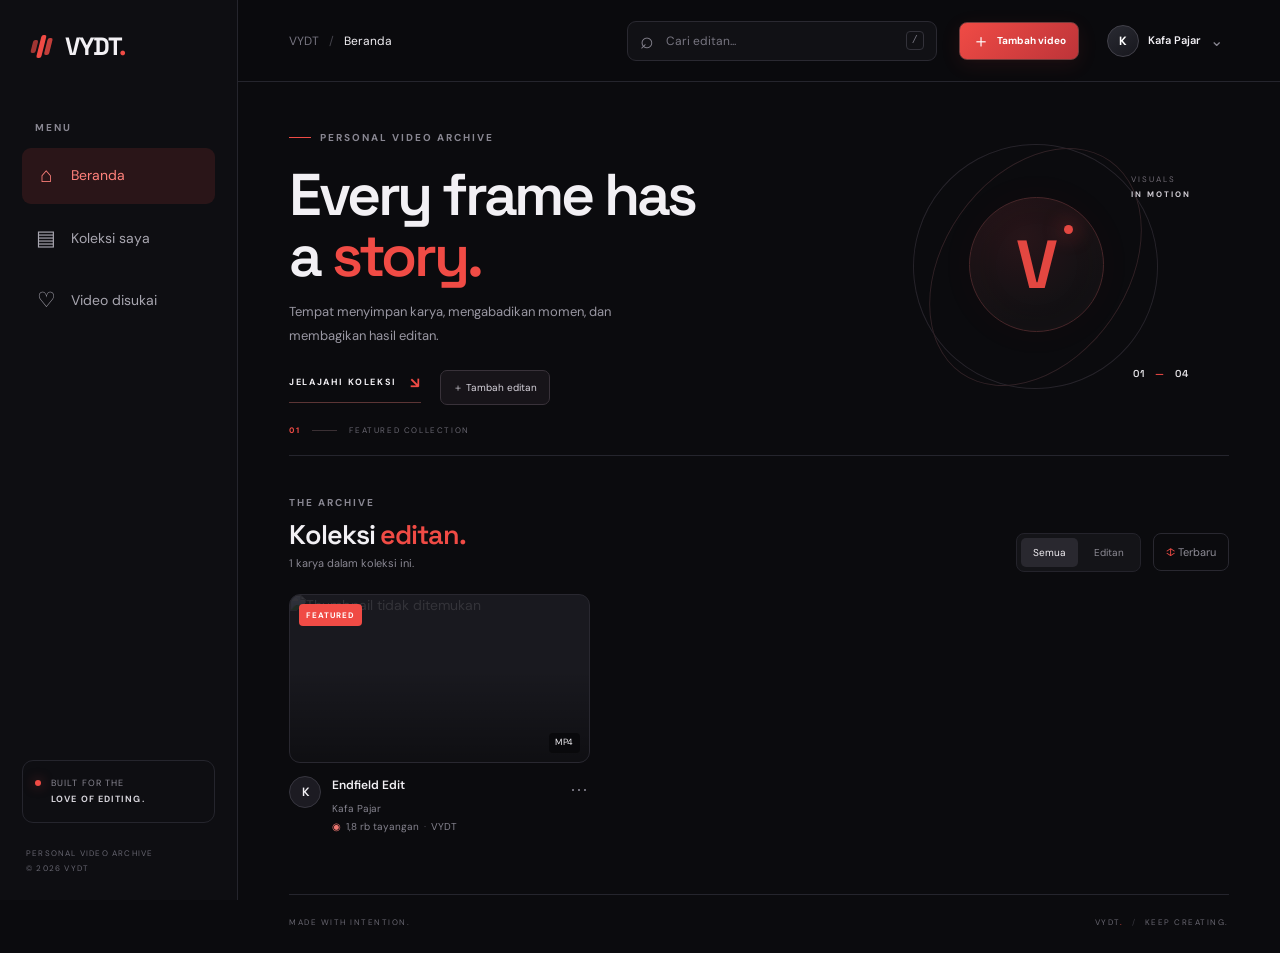
==== vdtt.html @ bb0c95f0 "Add files via upload" ====
<!DOCTYPE html>
<html lang="id">
<head>
  <meta charset="utf-8">
  <meta name="viewport" content="width=device-width, initial-scale=1">
  <meta name="theme-color" content="#0b0b0e">
  <meta name="description" content="VYDT — koleksi editan video Kafa Pajar.">
  <title>VYDT — Your Visual Archive</title>
  <link rel="preconnect" href="https://fonts.googleapis.com">
  <link rel="preconnect" href="https://fonts.gstatic.com" crossorigin>
  <link href="https://fonts.googleapis.com/css2?family=DM+Sans:wght@400;500;600;700&family=Space+Grotesk:wght@500;600;700&display=swap" rel="stylesheet">
  <link rel="stylesheet" href="vdttStyle.css">
  <script src="vdttScript.js" defer></script>
</head>
<body>
  <div class="app-shell">
    <aside class="sidebar" id="sidebar" aria-label="Navigasi utama">
      <a class="brand" href="#home" aria-label="VYDT beranda">
        <span class="brand-mark" aria-hidden="true"><span></span><span></span><span></span></span>
        <span>VYDT<span class="brand-period">.</span></span>
      </a>
      <div class="sidebar-label">MENU</div>
      <nav class="side-nav">
        <button class="nav-item active" data-view="home"><span class="nav-icon">⌂</span> Beranda</button>
        <button class="nav-item" data-view="library"><span class="nav-icon">▤</span> Koleksi saya</button>
        <button class="nav-item" data-view="liked"><span class="nav-icon">♡</span> Video disukai</button>
      </nav>
      <div class="sidebar-bottom">
        <div class="side-note"><span class="note-dot"></span><span>BUILT FOR THE<br><strong>LOVE OF EDITING.</strong></span></div>
        <p class="sidebar-credit">PERSONAL VIDEO ARCHIVE<br>© <span id="year">2026</span> VYDT</p>
      </div>
    </aside>

    <main class="main-area">
      <header class="topbar">
        <button class="icon-button menu-toggle" id="menu-toggle" aria-label="Buka navigasi" aria-expanded="false">☰</button>
        <div class="breadcrumb"><span class="breadcrumb-muted">VYDT</span><span class="breadcrumb-slash">/</span><span id="breadcrumb-current">Beranda</span></div>
        <label class="search-box" for="search-input">
          <span aria-hidden="true">⌕</span>
          <input id="search-input" type="search" placeholder="Cari editan..." autocomplete="off">
          <kbd>/</kbd>
        </label>
        <button class="add-video-button" id="open-add-video" type="button"><span>＋</span><b>Tambah video</b></button><button class="profile-chip" id="profile-button" aria-label="Informasi kreator"><span class="profile-avatar">K</span><span class="profile-name">Kafa Pajar</span><span class="profile-chevron">⌄</span></button>
      </header>

      <section id="home-page" class="page page-enter" aria-labelledby="page-heading">
        <div class="hero">
          <div class="hero-copy">
            <div class="eyebrow"><span class="eyebrow-line"></span> PERSONAL VIDEO ARCHIVE</div>
            <h1>Every frame has<br>a <span>story.</span></h1>
            <p>Tempat menyimpan karya, mengabadikan momen, dan membagikan hasil editan.</p>
            <div class="hero-actions"><a class="hero-link" href="#video-grid">JELAJAHI KOLEKSI <span>↘</span></a><button class="hero-add-button" id="hero-add-video" type="button">＋ Tambah editan</button></div>
          </div>
          <div class="hero-art" aria-hidden="true">
            <div class="art-ring ring-one"></div><div class="art-ring ring-two"></div>
            <div class="art-core"><span>V</span><i></i></div>
            <div class="art-caption">VISUALS<br><strong>IN MOTION</strong></div>
            <div class="art-index">01 <span>—</span> 04</div>
          </div>
          <div class="hero-index"><span>01</span><span class="index-rule"></span><span>FEATURED COLLECTION</span></div>
        </div>

        <div class="section-heading" id="collection-heading">
          <div><div class="eyebrow">THE ARCHIVE</div><h2 id="page-heading">Koleksi <span>editan.</span></h2><p class="section-subtitle" id="result-summary">Semua karya dalam satu tempat.</p></div>
          <div class="collection-controls">
            <div class="filter-pills" role="group" aria-label="Filter koleksi">
              <button class="filter-pill active" data-filter="all">Semua</button>
              <button class="filter-pill" data-filter="edit">Editan</button>
            </div>
            <button class="sort-button" id="sort-button" aria-label="Ubah urutan video">↕ <span>Terbaru</span></button>
          </div>
        </div>

        <div class="video-grid" id="video-grid" aria-live="polite"></div>
        <div class="empty-state" id="empty-state" hidden><span>⌕</span><h3>Belum ada yang cocok.</h3><p>Coba kata kunci lain atau pilih filter berbeda.</p><button class="text-button" id="reset-search">Reset pencarian ↗</button></div>

        <footer class="main-footer"><span>MADE WITH INTENTION.</span><span>VYDT<span class="brand-period">.</span> <span class="footer-separator">/</span> KEEP CREATING.</span></footer>
      </section>

      <section id="watch-page" class="page watch-page" hidden aria-labelledby="video-title">
        <button class="back-btn" id="back-button">← <span>Kembali ke koleksi</span></button>
        <div class="watch-layout">
          <div class="watch-primary">
            <div class="watch-video-container"><video id="main-video" controls playsinline preload="metadata" poster="../pictures/1791600198688.jpeg"><source id="video-source" src="../MY EDITS/lv_7693511978068823304_20261018182141.mp4" type="video/mp4">Browser kamu tidak mendukung pemutar video HTML5.</video></div>
            <div class="video-details">
              <div class="video-category" id="watch-category">FEATURED EDIT</div>
              <h1 id="video-title">Endfield edit</h1>
              <div class="watch-meta-row">
                <div class="channel-row"><div class="channel-profile">K</div><div class="channel-copy"><h3>Kafa Pajar</h3><p>Creator · Personal archive</p></div><button class="subscribe-btn" id="subscribe-button">＋ Ikuti kreator</button></div>
                <div class="action-buttons">
                  <button class="action-button" id="like-button" aria-pressed="false"><span>♡</span><b>Suka</b><small id="like-count">0</small></button>
                  <button class="action-button" id="dislike-button" aria-pressed="false"><span>⌁</span><b>Kurang suka</b></button>
                  <button class="action-button" id="share-button"><span>↗</span><b>Bagikan</b></button>
                  <a class="action-button" id="download-button" href="../MY EDITS/lv_7693511978068823304_20261018182141.mp4" download><span>↓</span><b>Download</b></a>
                </div>
              </div>
              <div class="description-panel"><div class="description-top"><span class="view-count"><span aria-hidden="true">◉</span><span id="watch-views">0 tayangan</span></span><span>•</span><span id="watch-date">Koleksi VYDT</span></div><p id="video-description">Salah satu editan dari koleksi pribadi Kafa Pajar.</p><button class="text-button" id="description-toggle" aria-expanded="false">Lihat selengkapnya <span>⌄</span></button></div>
            </div>
            <section class="comments-section"><div class="comments-title"><h2>Ruang komentar</h2><span>01 komentar contoh</span></div><div class="comment-box"><div class="comment-avatar">Y</div><div><strong>yeyy</strong><p>mengantar pizza lagi! ada varian pizza topping semangka lagi ga ini? wkw &gt;O&lt;...</p><span class="comment-time">Komentar contoh · dari desain awal</span></div></div><p class="comment-note">Kolom komentar ini masih berupa contoh tampilan, belum terhubung ke server.</p></section>
          </div>
          <aside class="watch-aside"><div class="aside-heading"><div><div class="eyebrow">UP NEXT</div><h2>Jelajahi lagi</h2></div><span class="aside-count" id="related-count">01</span></div><div id="related-videos" class="related-list"></div><div class="aside-note"><span>✳</span><p>Setiap edit punya ceritanya sendiri.<br><strong>Terus berkarya.</strong></p></div></aside>
        </div>
      </section>
    </main>
  </div>

  <div class="modal-backdrop" id="add-video-modal" hidden>
    <section class="add-video-modal" role="dialog" aria-modal="true" aria-labelledby="add-video-title">
      <div class="modal-heading"><div><div class="eyebrow">VYDT ARCHIVE</div><h2 id="add-video-title">Tambah <span>video.</span></h2><p>Masukkan editan baru ke koleksi pribadimu.</p></div><button class="modal-close" id="close-add-video" type="button" aria-label="Tutup">×</button></div>
      <form id="add-video-form">
        <label class="form-field">Judul video <span>*</span><input name="title" required maxlength="100" placeholder="Contoh: Anime edit — midnight" autocomplete="off"></label>
        <div class="form-row"><label class="form-field">Nama kreator<input name="creator" maxlength="60" value="Kafa Pajar"></label><label class="form-field">Kategori<select name="category"><option value="edit">Editan</option><option value="anime">Anime</option><option value="gaming">Gaming</option><option value="lainnya">Lainnya</option></select></label></div>
        <label class="form-field">Deskripsi<textarea name="description" rows="3" maxlength="600" placeholder="Ceritakan sedikit tentang editan ini..."></textarea></label>
        <label class="form-field file-field">File video <span>*</span><input name="videoFile" type="file" accept="video/*,.mp4,.webm,.mov" required><small>Video disimpan di browser perangkat ini. File besar membutuhkan ruang penyimpanan lebih banyak.</small></label>
        <label class="form-field file-field">Thumbnail (opsional)<input name="thumbnailFile" type="file" accept="image/*"><small>Jika kosong, VYDT akan memakai gambar sampul sederhana.</small></label>
        <div class="modal-actions"><button class="cancel-button" id="cancel-add-video" type="button">Batal</button><button class="submit-video-button" type="submit"><span>＋</span> Simpan ke koleksi</button></div>
      </form>
    </section>
  </div>
  <div class="mobile-backdrop" id="mobile-backdrop"></div>
  <div class="toast" id="toast" role="status" aria-live="polite"></div>
</body>
</html>
---- vdttStyle.css ----
:root{color-scheme:dark;--bg:#0b0b0e;--panel:#111115;--panel-2:#17171d;--line:#25252d;--text:#f2f0f4;--muted:#898792;--accent:#f04b45;--accent-soft:rgba(240,75,69,.12);--font:'DM Sans',sans-serif;--display:'Space Grotesk',sans-serif;--radius:16px}*{box-sizing:border-box}html{scroll-behavior:smooth;scroll-padding-top:90px}body{margin:0;background:var(--bg);color:var(--text);font-family:var(--font);font-size:14px;line-height:1.5}button,input,a{font:inherit}button{color:inherit}button:focus-visible,a:focus-visible,input:focus-visible{outline:2px solid var(--accent);outline-offset:3px}a{color:inherit;text-decoration:none}.app-shell{min-height:100vh}.sidebar{position:fixed;inset:0 auto 0 0;z-index:30;width:238px;padding:30px 22px 24px;background:#0e0e12;border-right:1px solid var(--line);display:flex;flex-direction:column;transition:transform .3s ease}.brand{display:flex;align-items:center;gap:11px;font:700 25px var(--display);letter-spacing:-1.4px;margin:0 0 58px 6px}.brand-period{color:var(--accent)}.brand-mark{width:26px;height:26px;display:flex;align-items:center;justify-content:center;gap:2px;transform:skew(-14deg)}.brand-mark span{display:block;width:5px;border-radius:2px;background:var(--accent)}.brand-mark span:nth-child(1){height:13px;opacity:.65}.brand-mark span:nth-child(2){height:23px}.brand-mark span:nth-child(3){height:17px;opacity:.8}.sidebar-label,.eyebrow{font-size:10px;letter-spacing:2px;font-weight:700;color:var(--muted)}.sidebar-label{padding-left:13px;margin-bottom:13px}.side-nav{display:grid;gap:7px}.nav-item{border:0;background:transparent;border-radius:9px;color:#a8a6b0;text-align:left;padding:12px 13px;display:flex;align-items:center;gap:14px;cursor:pointer;transition:background .2s,color .2s,transform .2s}.nav-item:hover{background:#19191f;color:white;transform:translateX(2px)}.nav-item.active{background:var(--accent-soft);color:#ff817b}.nav-icon{font-size:21px;width:22px;text-align:center;font-weight:400}.sidebar-bottom{margin-top:auto}.side-note{border:1px solid var(--line);padding:14px 12px;border-radius:11px;display:flex;gap:10px;align-items:flex-start;font-size:9px;line-height:1.8;letter-spacing:1.1px;color:var(--muted)}.side-note strong{color:#d6d4db}.note-dot{width:6px;height:6px;background:var(--accent);border-radius:50%;margin-top:5px;box-shadow:0 0 12px #f04b4580}.sidebar-credit{font-size:8px;letter-spacing:1.2px;color:#666570;line-height:1.9;margin:23px 4px 0}.main-area{margin-left:238px;min-width:0}.topbar{height:82px;padding:0 clamp(24px,4vw,58px);display:flex;align-items:center;gap:22px;border-bottom:1px solid var(--line);position:sticky;top:0;z-index:20;background:rgba(11,11,14,.9);backdrop-filter:blur(18px)}.breadcrumb{white-space:nowrap;font-size:12px}.breadcrumb-muted{color:#777580}.breadcrumb-slash{color:#45444c;margin:0 10px}.search-box{margin-left:auto;width:min(310px,32vw);height:40px;border:1px solid #2a2931;background:#111115;border-radius:9px;display:flex;align-items:center;gap:10px;padding:0 12px;color:#85838e;transition:border .2s,box-shadow .2s}.search-box:focus-within{border-color:#625056;box-shadow:0 0 0 3px #f04b4510}.search-box>span{font-size:23px;line-height:1}.search-box input{min-width:0;width:100%;background:transparent;border:0;outline:0;color:var(--text);font-size:12px}.search-box input::placeholder{color:#777580}.search-box kbd{font-size:10px;border:1px solid #33323a;border-radius:4px;padding:1px 5px;color:#797782}.profile-chip{display:flex;align-items:center;gap:9px;background:none;border:0;cursor:pointer;white-space:nowrap}.profile-avatar,.channel-profile{display:grid;place-items:center;border-radius:50%;background:linear-gradient(145deg,#292a32,#17171d);border:1px solid #42414a;color:#fff;font-family:var(--display);font-weight:700}.profile-avatar{width:32px;height:32px;font-size:12px}.profile-name{font-size:11px;font-weight:600}.profile-chevron{color:var(--muted);font-size:16px}.menu-toggle{display:none}.page{padding:0 clamp(24px,4vw,58px);max-width:1700px;margin:0 auto}.hero{min-height:335px;position:relative;overflow:hidden;border-bottom:1px solid var(--line);display:flex;align-items:center;padding:48px 0 50px}.hero-copy{position:relative;z-index:2;width:62%}.eyebrow{display:flex;align-items:center;gap:9px}.eyebrow-line{display:inline-block;width:22px;height:1px;background:var(--accent)}.hero h1{font:600 clamp(39px,4.6vw,64px)/1.03 var(--display);letter-spacing:-3.2px;margin:20px 0 14px}.hero h1 span{color:var(--accent)}.hero-copy>p{max-width:390px;color:#9997a2;font-size:13px;line-height:1.8;margin:0 0 23px}.hero-link{font-size:9px;letter-spacing:1.6px;font-weight:700;display:inline-flex;gap:13px;align-items:center;border-bottom:1px solid #5c3535;padding-bottom:8px;transition:color .2s,gap .2s}.hero-link:hover{color:#ff817b;gap:19px}.hero-link span{color:var(--accent);font-size:15px}.hero-art{position:absolute;right:4%;top:50%;transform:translateY(-50%);width:310px;height:270px;opacity:.95}.art-ring{position:absolute;border:1px solid #28252c;border-radius:50%;transform:rotate(-28deg)}.ring-one{width:245px;height:245px;left:32px;top:10px}.ring-two{width:185px;height:260px;left:62px;top:3px;border-color:#322327;transform:rotate(35deg)}.art-core{position:absolute;width:135px;height:135px;left:88px;top:63px;border:1px solid #4b282b;border-radius:50%;display:grid;place-items:center;background:radial-gradient(circle at 40% 30%,#2a171b,#111115 70%);box-shadow:0 0 60px #f04b450b,inset 0 0 35px #f04b450c}.art-core span{font:700 68px var(--display);color:#f04b45;letter-spacing:-8px;transform:translateX(-4px)}.art-core i{position:absolute;width:9px;height:9px;border-radius:50%;background:#f04b45;right:30px;top:27px;box-shadow:0 0 20px #f04b45}.art-caption{position:absolute;right:0;top:38px;font-size:8px;letter-spacing:2px;line-height:1.9;color:#77717b}.art-caption strong{color:#ddd9e0}.art-index{position:absolute;right:2px;bottom:24px;font:600 10px var(--display);letter-spacing:1px}.art-index span{color:var(--accent);margin:0 6px}.hero-index{position:absolute;bottom:19px;left:0;display:flex;align-items:center;gap:12px;font-size:8px;letter-spacing:1.6px;color:#696771}.hero-index>span:first-child{color:var(--accent);font-weight:700}.index-rule{width:25px;height:1px;background:#3b3034}.section-heading{padding:39px 0 22px;display:flex;justify-content:space-between;align-items:flex-end;gap:20px}.section-heading h2{font:600 27px var(--display);letter-spacing:-1.1px;margin:7px 0 3px}.section-heading h2 span{color:var(--accent)}.section-subtitle{color:var(--muted);font-size:11px;margin:0}.collection-controls{display:flex;align-items:center;gap:12px}.filter-pills{display:flex;gap:4px;padding:4px;background:#141418;border:1px solid #24232b;border-radius:8px}.filter-pill,.sort-button{border:0;background:transparent;color:#8e8c96;cursor:pointer;transition:background .2s,color .2s}.filter-pill{padding:7px 12px;border-radius:5px;font-size:10px}.filter-pill.active{background:#29282f;color:#f3f0f4}.filter-pill:hover,.sort-button:hover{color:white}.sort-button{border:1px solid #292830;border-radius:8px;padding:10px 12px;font-size:11px;white-space:nowrap}.sort-button:first-letter{color:var(--accent)}.video-grid{display:grid;grid-template-columns:repeat(3,minmax(0,1fr));gap:26px 19px;padding-bottom:58px}.video-card{min-width:0;cursor:pointer;animation:card-in .45s both;animation-delay:calc(var(--i,0)*45ms)}.thumbnail-wrap{position:relative;aspect-ratio:16/9;overflow:hidden;border-radius:11px;background:#19191f;border:1px solid #292830}.thumbnail{width:100%;height:100%;display:block;object-fit:cover;transition:transform .55s cubic-bezier(.2,.7,.2,1),filter .35s;filter:saturate(.86)}.video-card:hover .thumbnail{transform:scale(1.045);filter:saturate(1.08)}.thumbnail-overlay{position:absolute;inset:0;background:linear-gradient(180deg,transparent 45%,#0009);opacity:.7;transition:opacity .3s}.play-indicator{position:absolute;inset:0;display:grid;place-items:center;opacity:0;transform:scale(.85);transition:opacity .25s,transform .25s}.play-indicator span{width:43px;height:43px;display:grid;place-items:center;padding-left:3px;border:1px solid #ffffffa8;border-radius:50%;background:#11111191;backdrop-filter:blur(8px);font-size:14px}.video-card:hover .play-indicator{opacity:1;transform:scale(1)}.duration-tag{position:absolute;right:9px;bottom:9px;border-radius:4px;background:#08080bd9;padding:3px 6px;font-size:9px;letter-spacing:.5px}.featured-tag{position:absolute;left:9px;top:9px;border-radius:4px;background:#f04b45;color:#fff;font-size:8px;letter-spacing:1px;font-weight:700;padding:5px 7px}.video-card-info{display:flex;gap:11px;padding-top:13px}.mini-avatar{flex:0 0 32px;width:32px;height:32px;border:1px solid #383740;border-radius:50%;display:grid;place-items:center;background:#1c1b22;font:600 12px var(--display)}.video-copy{min-width:0;flex:1}.video-copy h3{font-size:12px;line-height:1.55;font-weight:600;margin:0 0 6px;display:-webkit-box;-webkit-line-clamp:2;-webkit-box-orient:vertical;overflow:hidden;transition:color .2s}.video-card:hover .video-copy h3{color:#ff817b}.video-copy p{font-size:10px;color:#85838e;margin:0;line-height:1.8}.card-menu{align-self:flex-start;border:0;background:none;color:#777580;cursor:pointer;padding:0 2px;font-size:18px}.empty-state{text-align:center;padding:65px 20px 90px;color:var(--muted)}.empty-state>span{font-size:34px;color:#5e5c67}.empty-state h3{font:600 20px var(--display);color:var(--text);margin:12px 0 4px}.empty-state p{font-size:12px}.text-button{border:0;background:none;color:#ff817b;cursor:pointer;padding:5px 0;font-size:11px}.text-button:hover{color:#fff}.main-footer{border-top:1px solid var(--line);display:flex;justify-content:space-between;gap:15px;padding:21px 0 25px;color:#696771;font-size:8px;letter-spacing:1.5px}.footer-separator{color:#38373f;margin:0 5px}.watch-page{padding-top:27px}.back-btn{display:inline-flex;align-items:center;gap:9px;border:0;background:transparent;color:#a09eaa;font-size:11px;cursor:pointer;padding:8px 0;margin-bottom:18px;transition:color .2s}.back-btn:hover{color:white}.watch-layout{display:grid;grid-template-columns:minmax(0,1fr) 260px;gap:28px}.watch-primary{min-width:0}.watch-video-container{width:100%;aspect-ratio:16/9;background:#000;border:1px solid #2b2a32;border-radius:13px;overflow:hidden;box-shadow:0 20px 60px #0005}.watch-video-container video{width:100%;height:100%;display:block;object-fit:contain;background:#000}.video-details{padding-top:20px}.video-category{color:var(--accent);font-size:9px;letter-spacing:1.8px;font-weight:700}.video-details>h1{font:600 clamp(21px,2.4vw,29px)/1.25 var(--display);letter-spacing:-.8px;margin:7px 0 18px}.watch-meta-row{display:flex;align-items:center;justify-content:space-between;gap:15px;flex-wrap:wrap}.channel-row{display:flex;align-items:center;gap:10px}.channel-profile{width:40px;height:40px;font-size:15px;flex-shrink:0}.channel-copy h3{font-size:12px;margin:0 0 2px}.channel-copy p{font-size:9px;color:var(--muted);margin:0}.subscribe-btn{border:1px solid #393740;background:#f1eff3;color:#17161b;padding:9px 13px;border-radius:7px;font-size:10px;font-weight:700;margin-left:9px;cursor:pointer;transition:background .2s,color .2s,border .2s}.subscribe-btn:hover{background:#fff}.subscribe-btn.subscribed{background:var(--accent-soft);color:#ff817b;border-color:#6c3434}.action-buttons{display:flex;gap:7px;flex-wrap:wrap}.action-button{min-height:36px;display:flex;align-items:center;gap:7px;padding:8px 10px;background:#18181e;border:1px solid #292830;border-radius:7px;color:#c7c5ce;cursor:pointer;transition:background .2s,border .2s,color .2s,transform .2s;font-size:10px}.action-button:hover{background:#222129;border-color:#494650;transform:translateY(-1px)}.action-button>span{font-size:16px;color:#e1dfe6;line-height:1}.action-button b{font-weight:500}.action-button small{font-size:9px;color:#8d8b96}.action-button[aria-pressed="true"]{background:var(--accent-soft);border-color:#633330;color:#ff817b}.action-button[aria-pressed="true"]>span{color:#ff817b}.description-panel{margin-top:20px;padding:14px 15px;background:#141418;border:1px solid #292830;border-radius:10px}.description-top{display:flex;gap:9px;align-items:center;font-size:9px;color:#c0bec8;font-weight:600}.description-top span:nth-child(2){color:#5f5d68}.description-panel p{color:#aaa8b2;font-size:11px;line-height:1.8;margin:9px 0 3px}.description-panel .description-extra{display:none}.description-panel.expanded .description-extra{display:inline}.description-panel.expanded #description-toggle span{display:inline-block;transform:rotate(180deg)}.comments-section{padding-top:26px}.comments-title{display:flex;align-items:center;gap:12px;margin-bottom:18px}.comments-title h2,.aside-heading h2{font:600 17px var(--display);letter-spacing:-.4px;margin:0}.comments-title span{font-size:9px;color:var(--muted)}.comment-box{display:flex;gap:12px;padding:15px;background:#121216;border:1px solid #25242c;border-radius:10px}.comment-avatar{width:30px;height:30px;flex:0 0 30px;border-radius:50%;background:#24232b;display:grid;place-items:center;font-size:11px;font-weight:700}.comment-box strong{font-size:10px}.comment-box p{font-size:11px;color:#c5c3cd;margin:5px 0 7px;line-height:1.7}.comment-time,.comment-note{font-size:9px;color:#777580}.comment-note{margin:10px 0}.watch-aside{border-left:1px solid var(--line);padding-left:22px}.aside-heading{display:flex;justify-content:space-between;align-items:flex-end;margin:2px 0 17px}.aside-heading .eyebrow{margin-bottom:5px}.aside-count{font:600 10px var(--display);color:var(--accent)}.related-list{display:grid;gap:13px}.related-card{display:grid;grid-template-columns:105px minmax(0,1fr);gap:10px;cursor:pointer}.related-thumb{aspect-ratio:16/10;border-radius:7px;overflow:hidden;border:1px solid #292830;background:#19191f}.related-thumb img{width:100%;height:100%;object-fit:cover;transition:transform .3s}.related-card:hover img{transform:scale(1.06)}.related-card h3{font-size:10px;line-height:1.55;margin:1px 0 6px}.related-card p{font-size:9px;color:var(--muted);margin:0;line-height:1.6}.aside-note{display:flex;gap:10px;align-items:flex-start;border-top:1px solid var(--line);margin-top:23px;padding-top:17px;color:#777580}.aside-note>span{font-size:17px;color:var(--accent)}.aside-note p{font-size:9px;line-height:1.8;margin:0}.aside-note strong{color:#c5c2cc}.toast{position:fixed;z-index:100;left:50%;bottom:25px;transform:translate(-50%,15px);background:#f0edf2;color:#17161b;border-radius:9px;padding:11px 17px;box-shadow:0 10px 35px #0008;font-size:11px;font-weight:600;opacity:0;pointer-events:none;transition:opacity .25s,transform .25s;max-width:calc(100vw - 32px);text-align:center}.toast.show{opacity:1;transform:translate(-50%,0)}.mobile-backdrop{display:none}[hidden]{display:none!important}@keyframes card-in{from{opacity:0;transform:translateY(10px)}to{opacity:1;transform:translateY(0)}}@keyframes page-in{from{opacity:0;transform:translateY(5px)}to{opacity:1;transform:translateY(0)}}.page-enter{animation:page-in .35s ease both}::selection{background:#f04b454d}@media(min-width:1500px){.video-grid{grid-template-columns:repeat(4,minmax(0,1fr))}.hero{min-height:375px}}@media(max-width:1250px){.watch-layout{grid-template-columns:minmax(0,1fr) 220px;gap:20px}.watch-aside{padding-left:17px}.related-card{grid-template-columns:88px minmax(0,1fr)}.video-grid{grid-template-columns:repeat(2,minmax(0,1fr))}.hero-art{right:0;transform:translate(7%,-50%) scale(.9)}}@media(max-width:980px){.sidebar{width:215px}.main-area{margin-left:215px}.topbar{padding:0 25px;gap:14px}.profile-name,.profile-chevron{display:none}.watch-layout{grid-template-columns:minmax(0,1fr)}.watch-aside{border-left:0;border-top:1px solid var(--line);padding:23px 0 0;margin-bottom:30px}.related-list{grid-template-columns:repeat(2,minmax(0,1fr))}.related-card{grid-template-columns:100px minmax(0,1fr)}.hero-art{opacity:.65;right:-55px}.hero-copy{width:75%}}@media(max-width:700px){.sidebar{transform:translateX(-100%);width:255px;box-shadow:20px 0 50px #0005}.sidebar.open{transform:translateX(0)}.mobile-backdrop.show{display:block;position:fixed;inset:0;z-index:25;background:#0009;backdrop-filter:blur(2px)}.main-area{margin-left:0}.topbar{height:67px;padding:0 17px;gap:12px}.menu-toggle{display:grid;place-items:center;flex:0 0 32px;width:32px;height:32px;border:1px solid var(--line);border-radius:8px;background:#141418;cursor:pointer}.breadcrumb{display:none}.search-box{width:auto;flex:1;margin-left:0;height:37px}.profile-chip{padding:0}.profile-avatar{width:30px;height:30px}.profile-name,.profile-chevron{display:none}.page{padding:0 18px}.hero{min-height:300px;padding:43px 0 52px}.hero-copy{width:100%}.hero h1{font-size:clamp(39px,10vw,55px);letter-spacing:-2.4px}.hero-copy>p{font-size:12px;max-width:270px}.hero-art{right:-140px;opacity:.3;transform:translateY(-50%) scale(.85)}.hero-index{bottom:17px}.section-heading{align-items:flex-start;flex-direction:column;padding:30px 0 18px;gap:16px}.section-heading h2{font-size:25px}.collection-controls{width:100%;justify-content:space-between}.video-grid{grid-template-columns:repeat(2,minmax(0,1fr));gap:22px 12px;padding-bottom:38px}.thumbnail-wrap{border-radius:8px}.video-card-info{gap:8px;padding-top:10px}.mini-avatar{width:27px;height:27px;flex-basis:27px;font-size:10px}.video-copy h3{font-size:11px}.video-copy p{font-size:9px}.card-menu{display:none}.featured-tag{font-size:7px;padding:4px 5px;left:6px;top:6px}.duration-tag{font-size:8px;right:6px;bottom:6px}.main-footer{font-size:7px;letter-spacing:.9px}.watch-page{padding-top:17px}.watch-video-container{border-radius:8px;margin:0 -18px;width:calc(100% + 36px);aspect-ratio:16/9}.video-details{padding-top:17px}.video-details>h1{font-size:23px}.watch-meta-row{align-items:flex-start}.channel-row{width:100%}.action-buttons{width:100%;display:grid;grid-template-columns:repeat(4,minmax(0,1fr));gap:6px}.action-button{justify-content:center;flex-direction:column;gap:3px;padding:8px 3px;min-height:57px}.action-button b{font-size:9px}.action-button small{font-size:8px}.action-button>span{font-size:17px}.description-panel{margin-top:15px}.related-list{grid-template-columns:1fr}.related-card{grid-template-columns:120px minmax(0,1fr)}.watch-aside{padding-top:20px}.toast{bottom:18px}}@media(max-width:390px){.page{padding:0 14px}.topbar{padding:0 12px;gap:8px}.profile-avatar{width:28px;height:28px}.video-grid{gap:19px 9px}.video-copy h3{font-size:10px}.video-copy p{font-size:8px}.mini-avatar{display:none}.filter-pill{padding:7px 9px}.sort-button{padding:9px}.watch-video-container{margin:0 -14px;width:calc(100% + 28px)}.video-details>h1{font-size:21px}}@media(prefers-reduced-motion:reduce){*,*::before,*::after{scroll-behavior:auto!important;animation-duration:.01ms!important;animation-iteration-count:1!important;transition-duration:.01ms!important}}

/* VYDT additions: add-video workflow and refined metadata */
.hero-actions{display:flex;align-items:center;gap:19px;flex-wrap:wrap}.hero-add-button{display:inline-flex;align-items:center;gap:7px;padding:9px 12px;border:1px solid #39323a;border-radius:7px;background:#171419;color:#d8d4dd;font-size:10px;cursor:pointer;transition:background .2s,border-color .2s,transform .2s}.hero-add-button span{font-size:16px;color:var(--accent)}.hero-add-button:hover{background:#21181d;border-color:#704047;transform:translateY(-1px)}.add-video-button{display:inline-flex;align-items:center;gap:7px;white-space:nowrap;border:1px solid #743b3b;border-radius:8px;padding:9px 12px;background:linear-gradient(135deg,#f04b45,#bd3439);color:white;cursor:pointer;box-shadow:0 5px 20px #f04b4518;transition:transform .2s,box-shadow .2s,filter .2s}.add-video-button span{font-size:18px;line-height:1}.add-video-button b{font-size:10px;font-weight:700}.add-video-button:hover{transform:translateY(-1px);box-shadow:0 8px 25px #f04b452b;filter:brightness(1.08)}.card-views{display:flex;align-items:center;gap:5px}.card-views>span:first-child,.view-count>span:first-child{font-size:10px;color:#f07872}.meta-dot{color:#514d57}.view-count{display:inline-flex;align-items:center;gap:6px}.thumbnail-placeholder{display:grid;place-items:center;background:radial-gradient(circle at 70% 30%,#372025,#141318 65%)}.thumbnail-placeholder>span{font:700 32px var(--display);letter-spacing:-2px;color:#f2edf2}.thumbnail-placeholder>span span{color:var(--accent)}.related-placeholder{width:100%;height:100%;display:grid;place-items:center;background:#20171c;color:var(--accent);font:700 22px var(--display)}
.modal-backdrop{position:fixed;inset:0;z-index:120;display:grid;place-items:center;padding:20px;background:#050507c9;backdrop-filter:blur(10px);animation:page-in .2s ease both}.modal-backdrop[hidden]{display:none!important}.add-video-modal{width:min(100%,570px);max-height:min(90vh,820px);overflow:auto;padding:clamp(20px,4vw,32px);border:1px solid #343039;border-radius:17px;background:linear-gradient(145deg,#17161c,#101014 70%);box-shadow:0 30px 100px #0009;animation:modal-in .28s cubic-bezier(.2,.75,.2,1) both}.modal-heading{display:flex;justify-content:space-between;gap:15px;align-items:flex-start;margin-bottom:25px}.modal-heading h2{font:600 29px var(--display);letter-spacing:-1px;margin:7px 0 4px}.modal-heading h2 span{color:var(--accent)}.modal-heading p{font-size:11px;color:var(--muted);margin:0}.modal-close{width:34px;height:34px;flex:0 0 34px;display:grid;place-items:center;border:1px solid #37343e;border-radius:8px;background:#1d1b22;color:#c9c5cf;font-size:23px;cursor:pointer;transition:background .2s,color .2s}.modal-close:hover{background:#332126;color:#fff}.form-field{display:grid;gap:8px;margin-bottom:16px;color:#d8d5de;font-size:11px;font-weight:600}.form-field>span{display:inline;color:#ff817b}.form-field input:not([type=file]),.form-field select,.form-field textarea{width:100%;min-width:0;border:1px solid #34313b;border-radius:8px;background:#0d0d11;color:#f2f0f4;padding:11px 12px;font:400 12px var(--font);outline:none;transition:border-color .2s,box-shadow .2s}.form-field input:focus,.form-field select:focus,.form-field textarea:focus{border-color:#995054;box-shadow:0 0 0 3px #f04b4512}.form-field textarea{resize:vertical;line-height:1.6}.form-field input::placeholder,.form-field textarea::placeholder{color:#66636f}.form-row{display:grid;grid-template-columns:1fr 1fr;gap:14px}.file-field{padding:12px;border:1px dashed #39343e;border-radius:9px;background:#121116}.file-field input[type=file]{width:100%;max-width:100%;font-size:10px;color:#aaa6b2}.file-field input[type=file]::file-selector-button{border:1px solid #4a3940;border-radius:5px;background:#241a20;color:#f5dfe0;padding:7px 9px;margin-right:9px;cursor:pointer}.file-field small{font-size:9px;line-height:1.6;font-weight:400;color:#817d89}.modal-actions{display:flex;justify-content:flex-end;gap:9px;padding-top:5px}.cancel-button,.submit-video-button{min-height:39px;padding:0 14px;border-radius:8px;font-size:11px;font-weight:700;cursor:pointer;transition:transform .2s,background .2s,opacity .2s}.cancel-button{border:1px solid #36333d;background:#1b1a20;color:#d4d0da}.cancel-button:hover{background:#27252d}.submit-video-button{display:inline-flex;align-items:center;justify-content:center;gap:6px;border:1px solid #f04b45;background:var(--accent);color:white}.submit-video-button:hover{background:#ff625c;transform:translateY(-1px)}.submit-video-button:disabled{opacity:.65;cursor:wait;transform:none}body.modal-open{overflow:hidden}@keyframes modal-in{from{opacity:0;transform:translateY(12px) scale(.985)}to{opacity:1;transform:translateY(0) scale(1)}}
@media(max-width:980px){.add-video-button{padding:8px 9px}.add-video-button b{display:none}.add-video-button span{font-size:20px}.hero-actions{gap:14px}}
@media(max-width:700px){.topbar{gap:8px}.add-video-button{width:34px;height:34px;justify-content:center;padding:0;flex:0 0 34px}.add-video-button b{display:none}.hero-actions{gap:12px}.hero-add-button{font-size:9px;padding:8px 9px}.modal-backdrop{padding:12px;align-items:end}.add-video-modal{max-height:92vh;border-radius:16px 16px 10px 10px;padding:22px 18px}.modal-heading h2{font-size:25px}.form-row{gap:10px}.form-field{font-size:10px}.form-field input:not([type=file]),.form-field select,.form-field textarea{font-size:12px;padding:10px}.modal-actions>*{flex:1}.file-field{padding:10px}}
@media(max-width:390px){.hero-add-button{font-size:8px}.form-row{grid-template-columns:1fr;gap:0}.modal-heading{margin-bottom:18px}.modal-actions{gap:7px}.cancel-button,.submit-video-button{padding:0 9px;font-size:10px}}
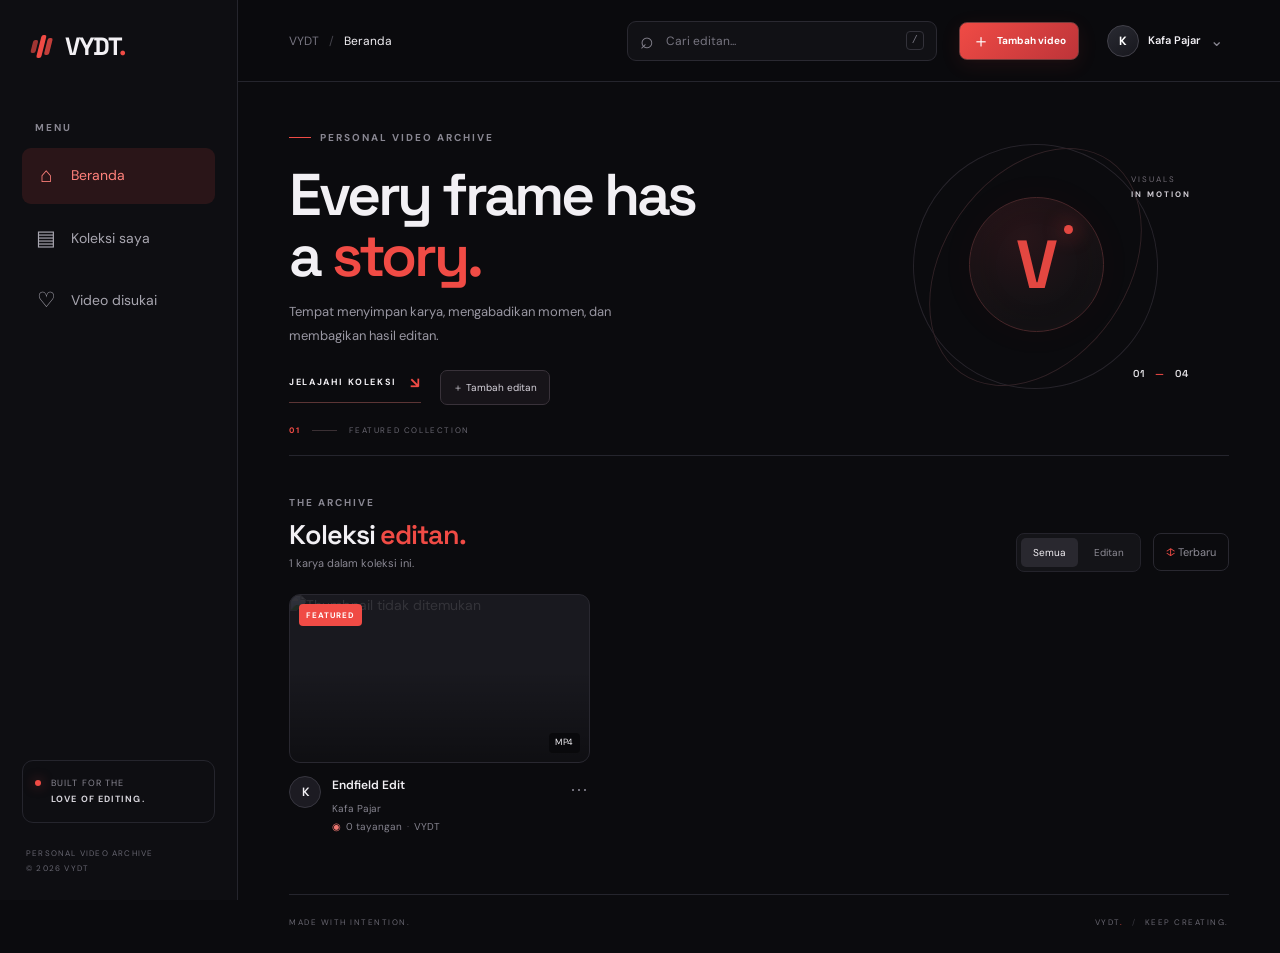
==== commit b3762de1: "Add files via upload" ====
--- a/vdtt.html
+++ b/vdtt.html
@@ -30,7 +30,6 @@
         <p class="sidebar-credit">PERSONAL VIDEO ARCHIVE<br>© <span id="year">2026</span> VYDT</p>
       </div>
     </aside>
-
     <main class="main-area">
       <header class="topbar">
         <button class="icon-button menu-toggle" id="menu-toggle" aria-label="Buka navigasi" aria-expanded="false">☰</button>
@@ -77,9 +76,9 @@
         <footer class="main-footer"><span>MADE WITH INTENTION.</span><span>VYDT<span class="brand-period">.</span> <span class="footer-separator">/</span> KEEP CREATING.</span></footer>
       </section>
 
-      <section id="watch-page" class="page watch-page" hidden aria-labelledby="video-title">
+      <main id="watch-page" class="page watch-page" hidden aria-labelledby="video-title">
         <button class="back-btn" id="back-button">← <span>Kembali ke koleksi</span></button>
-        <div class="watch-layout">
+        <section class="watch-layout">
           <div class="watch-primary">
             <div class="watch-video-container"><video id="main-video" controls playsinline preload="metadata" poster="../pictures/1791600198688.jpeg"><source id="video-source" src="../MY EDITS/lv_7693511978068823304_20261018182141.mp4" type="video/mp4">Browser kamu tidak mendukung pemutar video HTML5.</video></div>
             <div class="video-details">
@@ -96,8 +95,10 @@
               </div>
               <div class="description-panel"><div class="description-top"><span class="view-count"><span aria-hidden="true">◉</span><span id="watch-views">0 tayangan</span></span><span>•</span><span id="watch-date">Koleksi VYDT</span></div><p id="video-description">Salah satu editan dari koleksi pribadi Kafa Pajar.</p><button class="text-button" id="description-toggle" aria-expanded="false">Lihat selengkapnya <span>⌄</span></button></div>
             </div>
-            <section class="comments-section"><div class="comments-title"><h2>Ruang komentar</h2><span>01 komentar contoh</span></div><div class="comment-box"><div class="comment-avatar">Y</div><div><strong>yeyy</strong><p>mengantar pizza lagi! ada varian pizza topping semangka lagi ga ini? wkw &gt;O&lt;...</p><span class="comment-time">Komentar contoh · dari desain awal</span></div></div><p class="comment-note">Kolom komentar ini masih berupa contoh tampilan, belum terhubung ke server.</p></section>
-          </div>
+            <section class="comments-section">
+
+
+              
           <aside class="watch-aside"><div class="aside-heading"><div><div class="eyebrow">UP NEXT</div><h2>Jelajahi lagi</h2></div><span class="aside-count" id="related-count">01</span></div><div id="related-videos" class="related-list"></div><div class="aside-note"><span>✳</span><p>Setiap edit punya ceritanya sendiri.<br><strong>Terus berkarya.</strong></p></div></aside>
         </div>
       </section>
--- a/vdttStyle.css
+++ b/vdttStyle.css
@@ -1,8 +1,1990 @@
-:root{color-scheme:dark;--bg:#0b0b0e;--panel:#111115;--panel-2:#17171d;--line:#25252d;--text:#f2f0f4;--muted:#898792;--accent:#f04b45;--accent-soft:rgba(240,75,69,.12);--font:'DM Sans',sans-serif;--display:'Space Grotesk',sans-serif;--radius:16px}*{box-sizing:border-box}html{scroll-behavior:smooth;scroll-padding-top:90px}body{margin:0;background:var(--bg);color:var(--text);font-family:var(--font);font-size:14px;line-height:1.5}button,input,a{font:inherit}button{color:inherit}button:focus-visible,a:focus-visible,input:focus-visible{outline:2px solid var(--accent);outline-offset:3px}a{color:inherit;text-decoration:none}.app-shell{min-height:100vh}.sidebar{position:fixed;inset:0 auto 0 0;z-index:30;width:238px;padding:30px 22px 24px;background:#0e0e12;border-right:1px solid var(--line);display:flex;flex-direction:column;transition:transform .3s ease}.brand{display:flex;align-items:center;gap:11px;font:700 25px var(--display);letter-spacing:-1.4px;margin:0 0 58px 6px}.brand-period{color:var(--accent)}.brand-mark{width:26px;height:26px;display:flex;align-items:center;justify-content:center;gap:2px;transform:skew(-14deg)}.brand-mark span{display:block;width:5px;border-radius:2px;background:var(--accent)}.brand-mark span:nth-child(1){height:13px;opacity:.65}.brand-mark span:nth-child(2){height:23px}.brand-mark span:nth-child(3){height:17px;opacity:.8}.sidebar-label,.eyebrow{font-size:10px;letter-spacing:2px;font-weight:700;color:var(--muted)}.sidebar-label{padding-left:13px;margin-bottom:13px}.side-nav{display:grid;gap:7px}.nav-item{border:0;background:transparent;border-radius:9px;color:#a8a6b0;text-align:left;padding:12px 13px;display:flex;align-items:center;gap:14px;cursor:pointer;transition:background .2s,color .2s,transform .2s}.nav-item:hover{background:#19191f;color:white;transform:translateX(2px)}.nav-item.active{background:var(--accent-soft);color:#ff817b}.nav-icon{font-size:21px;width:22px;text-align:center;font-weight:400}.sidebar-bottom{margin-top:auto}.side-note{border:1px solid var(--line);padding:14px 12px;border-radius:11px;display:flex;gap:10px;align-items:flex-start;font-size:9px;line-height:1.8;letter-spacing:1.1px;color:var(--muted)}.side-note strong{color:#d6d4db}.note-dot{width:6px;height:6px;background:var(--accent);border-radius:50%;margin-top:5px;box-shadow:0 0 12px #f04b4580}.sidebar-credit{font-size:8px;letter-spacing:1.2px;color:#666570;line-height:1.9;margin:23px 4px 0}.main-area{margin-left:238px;min-width:0}.topbar{height:82px;padding:0 clamp(24px,4vw,58px);display:flex;align-items:center;gap:22px;border-bottom:1px solid var(--line);position:sticky;top:0;z-index:20;background:rgba(11,11,14,.9);backdrop-filter:blur(18px)}.breadcrumb{white-space:nowrap;font-size:12px}.breadcrumb-muted{color:#777580}.breadcrumb-slash{color:#45444c;margin:0 10px}.search-box{margin-left:auto;width:min(310px,32vw);height:40px;border:1px solid #2a2931;background:#111115;border-radius:9px;display:flex;align-items:center;gap:10px;padding:0 12px;color:#85838e;transition:border .2s,box-shadow .2s}.search-box:focus-within{border-color:#625056;box-shadow:0 0 0 3px #f04b4510}.search-box>span{font-size:23px;line-height:1}.search-box input{min-width:0;width:100%;background:transparent;border:0;outline:0;color:var(--text);font-size:12px}.search-box input::placeholder{color:#777580}.search-box kbd{font-size:10px;border:1px solid #33323a;border-radius:4px;padding:1px 5px;color:#797782}.profile-chip{display:flex;align-items:center;gap:9px;background:none;border:0;cursor:pointer;white-space:nowrap}.profile-avatar,.channel-profile{display:grid;place-items:center;border-radius:50%;background:linear-gradient(145deg,#292a32,#17171d);border:1px solid #42414a;color:#fff;font-family:var(--display);font-weight:700}.profile-avatar{width:32px;height:32px;font-size:12px}.profile-name{font-size:11px;font-weight:600}.profile-chevron{color:var(--muted);font-size:16px}.menu-toggle{display:none}.page{padding:0 clamp(24px,4vw,58px);max-width:1700px;margin:0 auto}.hero{min-height:335px;position:relative;overflow:hidden;border-bottom:1px solid var(--line);display:flex;align-items:center;padding:48px 0 50px}.hero-copy{position:relative;z-index:2;width:62%}.eyebrow{display:flex;align-items:center;gap:9px}.eyebrow-line{display:inline-block;width:22px;height:1px;background:var(--accent)}.hero h1{font:600 clamp(39px,4.6vw,64px)/1.03 var(--display);letter-spacing:-3.2px;margin:20px 0 14px}.hero h1 span{color:var(--accent)}.hero-copy>p{max-width:390px;color:#9997a2;font-size:13px;line-height:1.8;margin:0 0 23px}.hero-link{font-size:9px;letter-spacing:1.6px;font-weight:700;display:inline-flex;gap:13px;align-items:center;border-bottom:1px solid #5c3535;padding-bottom:8px;transition:color .2s,gap .2s}.hero-link:hover{color:#ff817b;gap:19px}.hero-link span{color:var(--accent);font-size:15px}.hero-art{position:absolute;right:4%;top:50%;transform:translateY(-50%);width:310px;height:270px;opacity:.95}.art-ring{position:absolute;border:1px solid #28252c;border-radius:50%;transform:rotate(-28deg)}.ring-one{width:245px;height:245px;left:32px;top:10px}.ring-two{width:185px;height:260px;left:62px;top:3px;border-color:#322327;transform:rotate(35deg)}.art-core{position:absolute;width:135px;height:135px;left:88px;top:63px;border:1px solid #4b282b;border-radius:50%;display:grid;place-items:center;background:radial-gradient(circle at 40% 30%,#2a171b,#111115 70%);box-shadow:0 0 60px #f04b450b,inset 0 0 35px #f04b450c}.art-core span{font:700 68px var(--display);color:#f04b45;letter-spacing:-8px;transform:translateX(-4px)}.art-core i{position:absolute;width:9px;height:9px;border-radius:50%;background:#f04b45;right:30px;top:27px;box-shadow:0 0 20px #f04b45}.art-caption{position:absolute;right:0;top:38px;font-size:8px;letter-spacing:2px;line-height:1.9;color:#77717b}.art-caption strong{color:#ddd9e0}.art-index{position:absolute;right:2px;bottom:24px;font:600 10px var(--display);letter-spacing:1px}.art-index span{color:var(--accent);margin:0 6px}.hero-index{position:absolute;bottom:19px;left:0;display:flex;align-items:center;gap:12px;font-size:8px;letter-spacing:1.6px;color:#696771}.hero-index>span:first-child{color:var(--accent);font-weight:700}.index-rule{width:25px;height:1px;background:#3b3034}.section-heading{padding:39px 0 22px;display:flex;justify-content:space-between;align-items:flex-end;gap:20px}.section-heading h2{font:600 27px var(--display);letter-spacing:-1.1px;margin:7px 0 3px}.section-heading h2 span{color:var(--accent)}.section-subtitle{color:var(--muted);font-size:11px;margin:0}.collection-controls{display:flex;align-items:center;gap:12px}.filter-pills{display:flex;gap:4px;padding:4px;background:#141418;border:1px solid #24232b;border-radius:8px}.filter-pill,.sort-button{border:0;background:transparent;color:#8e8c96;cursor:pointer;transition:background .2s,color .2s}.filter-pill{padding:7px 12px;border-radius:5px;font-size:10px}.filter-pill.active{background:#29282f;color:#f3f0f4}.filter-pill:hover,.sort-button:hover{color:white}.sort-button{border:1px solid #292830;border-radius:8px;padding:10px 12px;font-size:11px;white-space:nowrap}.sort-button:first-letter{color:var(--accent)}.video-grid{display:grid;grid-template-columns:repeat(3,minmax(0,1fr));gap:26px 19px;padding-bottom:58px}.video-card{min-width:0;cursor:pointer;animation:card-in .45s both;animation-delay:calc(var(--i,0)*45ms)}.thumbnail-wrap{position:relative;aspect-ratio:16/9;overflow:hidden;border-radius:11px;background:#19191f;border:1px solid #292830}.thumbnail{width:100%;height:100%;display:block;object-fit:cover;transition:transform .55s cubic-bezier(.2,.7,.2,1),filter .35s;filter:saturate(.86)}.video-card:hover .thumbnail{transform:scale(1.045);filter:saturate(1.08)}.thumbnail-overlay{position:absolute;inset:0;background:linear-gradient(180deg,transparent 45%,#0009);opacity:.7;transition:opacity .3s}.play-indicator{position:absolute;inset:0;display:grid;place-items:center;opacity:0;transform:scale(.85);transition:opacity .25s,transform .25s}.play-indicator span{width:43px;height:43px;display:grid;place-items:center;padding-left:3px;border:1px solid #ffffffa8;border-radius:50%;background:#11111191;backdrop-filter:blur(8px);font-size:14px}.video-card:hover .play-indicator{opacity:1;transform:scale(1)}.duration-tag{position:absolute;right:9px;bottom:9px;border-radius:4px;background:#08080bd9;padding:3px 6px;font-size:9px;letter-spacing:.5px}.featured-tag{position:absolute;left:9px;top:9px;border-radius:4px;background:#f04b45;color:#fff;font-size:8px;letter-spacing:1px;font-weight:700;padding:5px 7px}.video-card-info{display:flex;gap:11px;padding-top:13px}.mini-avatar{flex:0 0 32px;width:32px;height:32px;border:1px solid #383740;border-radius:50%;display:grid;place-items:center;background:#1c1b22;font:600 12px var(--display)}.video-copy{min-width:0;flex:1}.video-copy h3{font-size:12px;line-height:1.55;font-weight:600;margin:0 0 6px;display:-webkit-box;-webkit-line-clamp:2;-webkit-box-orient:vertical;overflow:hidden;transition:color .2s}.video-card:hover .video-copy h3{color:#ff817b}.video-copy p{font-size:10px;color:#85838e;margin:0;line-height:1.8}.card-menu{align-self:flex-start;border:0;background:none;color:#777580;cursor:pointer;padding:0 2px;font-size:18px}.empty-state{text-align:center;padding:65px 20px 90px;color:var(--muted)}.empty-state>span{font-size:34px;color:#5e5c67}.empty-state h3{font:600 20px var(--display);color:var(--text);margin:12px 0 4px}.empty-state p{font-size:12px}.text-button{border:0;background:none;color:#ff817b;cursor:pointer;padding:5px 0;font-size:11px}.text-button:hover{color:#fff}.main-footer{border-top:1px solid var(--line);display:flex;justify-content:space-between;gap:15px;padding:21px 0 25px;color:#696771;font-size:8px;letter-spacing:1.5px}.footer-separator{color:#38373f;margin:0 5px}.watch-page{padding-top:27px}.back-btn{display:inline-flex;align-items:center;gap:9px;border:0;background:transparent;color:#a09eaa;font-size:11px;cursor:pointer;padding:8px 0;margin-bottom:18px;transition:color .2s}.back-btn:hover{color:white}.watch-layout{display:grid;grid-template-columns:minmax(0,1fr) 260px;gap:28px}.watch-primary{min-width:0}.watch-video-container{width:100%;aspect-ratio:16/9;background:#000;border:1px solid #2b2a32;border-radius:13px;overflow:hidden;box-shadow:0 20px 60px #0005}.watch-video-container video{width:100%;height:100%;display:block;object-fit:contain;background:#000}.video-details{padding-top:20px}.video-category{color:var(--accent);font-size:9px;letter-spacing:1.8px;font-weight:700}.video-details>h1{font:600 clamp(21px,2.4vw,29px)/1.25 var(--display);letter-spacing:-.8px;margin:7px 0 18px}.watch-meta-row{display:flex;align-items:center;justify-content:space-between;gap:15px;flex-wrap:wrap}.channel-row{display:flex;align-items:center;gap:10px}.channel-profile{width:40px;height:40px;font-size:15px;flex-shrink:0}.channel-copy h3{font-size:12px;margin:0 0 2px}.channel-copy p{font-size:9px;color:var(--muted);margin:0}.subscribe-btn{border:1px solid #393740;background:#f1eff3;color:#17161b;padding:9px 13px;border-radius:7px;font-size:10px;font-weight:700;margin-left:9px;cursor:pointer;transition:background .2s,color .2s,border .2s}.subscribe-btn:hover{background:#fff}.subscribe-btn.subscribed{background:var(--accent-soft);color:#ff817b;border-color:#6c3434}.action-buttons{display:flex;gap:7px;flex-wrap:wrap}.action-button{min-height:36px;display:flex;align-items:center;gap:7px;padding:8px 10px;background:#18181e;border:1px solid #292830;border-radius:7px;color:#c7c5ce;cursor:pointer;transition:background .2s,border .2s,color .2s,transform .2s;font-size:10px}.action-button:hover{background:#222129;border-color:#494650;transform:translateY(-1px)}.action-button>span{font-size:16px;color:#e1dfe6;line-height:1}.action-button b{font-weight:500}.action-button small{font-size:9px;color:#8d8b96}.action-button[aria-pressed="true"]{background:var(--accent-soft);border-color:#633330;color:#ff817b}.action-button[aria-pressed="true"]>span{color:#ff817b}.description-panel{margin-top:20px;padding:14px 15px;background:#141418;border:1px solid #292830;border-radius:10px}.description-top{display:flex;gap:9px;align-items:center;font-size:9px;color:#c0bec8;font-weight:600}.description-top span:nth-child(2){color:#5f5d68}.description-panel p{color:#aaa8b2;font-size:11px;line-height:1.8;margin:9px 0 3px}.description-panel .description-extra{display:none}.description-panel.expanded .description-extra{display:inline}.description-panel.expanded #description-toggle span{display:inline-block;transform:rotate(180deg)}.comments-section{padding-top:26px}.comments-title{display:flex;align-items:center;gap:12px;margin-bottom:18px}.comments-title h2,.aside-heading h2{font:600 17px var(--display);letter-spacing:-.4px;margin:0}.comments-title span{font-size:9px;color:var(--muted)}.comment-box{display:flex;gap:12px;padding:15px;background:#121216;border:1px solid #25242c;border-radius:10px}.comment-avatar{width:30px;height:30px;flex:0 0 30px;border-radius:50%;background:#24232b;display:grid;place-items:center;font-size:11px;font-weight:700}.comment-box strong{font-size:10px}.comment-box p{font-size:11px;color:#c5c3cd;margin:5px 0 7px;line-height:1.7}.comment-time,.comment-note{font-size:9px;color:#777580}.comment-note{margin:10px 0}.watch-aside{border-left:1px solid var(--line);padding-left:22px}.aside-heading{display:flex;justify-content:space-between;align-items:flex-end;margin:2px 0 17px}.aside-heading .eyebrow{margin-bottom:5px}.aside-count{font:600 10px var(--display);color:var(--accent)}.related-list{display:grid;gap:13px}.related-card{display:grid;grid-template-columns:105px minmax(0,1fr);gap:10px;cursor:pointer}.related-thumb{aspect-ratio:16/10;border-radius:7px;overflow:hidden;border:1px solid #292830;background:#19191f}.related-thumb img{width:100%;height:100%;object-fit:cover;transition:transform .3s}.related-card:hover img{transform:scale(1.06)}.related-card h3{font-size:10px;line-height:1.55;margin:1px 0 6px}.related-card p{font-size:9px;color:var(--muted);margin:0;line-height:1.6}.aside-note{display:flex;gap:10px;align-items:flex-start;border-top:1px solid var(--line);margin-top:23px;padding-top:17px;color:#777580}.aside-note>span{font-size:17px;color:var(--accent)}.aside-note p{font-size:9px;line-height:1.8;margin:0}.aside-note strong{color:#c5c2cc}.toast{position:fixed;z-index:100;left:50%;bottom:25px;transform:translate(-50%,15px);background:#f0edf2;color:#17161b;border-radius:9px;padding:11px 17px;box-shadow:0 10px 35px #0008;font-size:11px;font-weight:600;opacity:0;pointer-events:none;transition:opacity .25s,transform .25s;max-width:calc(100vw - 32px);text-align:center}.toast.show{opacity:1;transform:translate(-50%,0)}.mobile-backdrop{display:none}[hidden]{display:none!important}@keyframes card-in{from{opacity:0;transform:translateY(10px)}to{opacity:1;transform:translateY(0)}}@keyframes page-in{from{opacity:0;transform:translateY(5px)}to{opacity:1;transform:translateY(0)}}.page-enter{animation:page-in .35s ease both}::selection{background:#f04b454d}@media(min-width:1500px){.video-grid{grid-template-columns:repeat(4,minmax(0,1fr))}.hero{min-height:375px}}@media(max-width:1250px){.watch-layout{grid-template-columns:minmax(0,1fr) 220px;gap:20px}.watch-aside{padding-left:17px}.related-card{grid-template-columns:88px minmax(0,1fr)}.video-grid{grid-template-columns:repeat(2,minmax(0,1fr))}.hero-art{right:0;transform:translate(7%,-50%) scale(.9)}}@media(max-width:980px){.sidebar{width:215px}.main-area{margin-left:215px}.topbar{padding:0 25px;gap:14px}.profile-name,.profile-chevron{display:none}.watch-layout{grid-template-columns:minmax(0,1fr)}.watch-aside{border-left:0;border-top:1px solid var(--line);padding:23px 0 0;margin-bottom:30px}.related-list{grid-template-columns:repeat(2,minmax(0,1fr))}.related-card{grid-template-columns:100px minmax(0,1fr)}.hero-art{opacity:.65;right:-55px}.hero-copy{width:75%}}@media(max-width:700px){.sidebar{transform:translateX(-100%);width:255px;box-shadow:20px 0 50px #0005}.sidebar.open{transform:translateX(0)}.mobile-backdrop.show{display:block;position:fixed;inset:0;z-index:25;background:#0009;backdrop-filter:blur(2px)}.main-area{margin-left:0}.topbar{height:67px;padding:0 17px;gap:12px}.menu-toggle{display:grid;place-items:center;flex:0 0 32px;width:32px;height:32px;border:1px solid var(--line);border-radius:8px;background:#141418;cursor:pointer}.breadcrumb{display:none}.search-box{width:auto;flex:1;margin-left:0;height:37px}.profile-chip{padding:0}.profile-avatar{width:30px;height:30px}.profile-name,.profile-chevron{display:none}.page{padding:0 18px}.hero{min-height:300px;padding:43px 0 52px}.hero-copy{width:100%}.hero h1{font-size:clamp(39px,10vw,55px);letter-spacing:-2.4px}.hero-copy>p{font-size:12px;max-width:270px}.hero-art{right:-140px;opacity:.3;transform:translateY(-50%) scale(.85)}.hero-index{bottom:17px}.section-heading{align-items:flex-start;flex-direction:column;padding:30px 0 18px;gap:16px}.section-heading h2{font-size:25px}.collection-controls{width:100%;justify-content:space-between}.video-grid{grid-template-columns:repeat(2,minmax(0,1fr));gap:22px 12px;padding-bottom:38px}.thumbnail-wrap{border-radius:8px}.video-card-info{gap:8px;padding-top:10px}.mini-avatar{width:27px;height:27px;flex-basis:27px;font-size:10px}.video-copy h3{font-size:11px}.video-copy p{font-size:9px}.card-menu{display:none}.featured-tag{font-size:7px;padding:4px 5px;left:6px;top:6px}.duration-tag{font-size:8px;right:6px;bottom:6px}.main-footer{font-size:7px;letter-spacing:.9px}.watch-page{padding-top:17px}.watch-video-container{border-radius:8px;margin:0 -18px;width:calc(100% + 36px);aspect-ratio:16/9}.video-details{padding-top:17px}.video-details>h1{font-size:23px}.watch-meta-row{align-items:flex-start}.channel-row{width:100%}.action-buttons{width:100%;display:grid;grid-template-columns:repeat(4,minmax(0,1fr));gap:6px}.action-button{justify-content:center;flex-direction:column;gap:3px;padding:8px 3px;min-height:57px}.action-button b{font-size:9px}.action-button small{font-size:8px}.action-button>span{font-size:17px}.description-panel{margin-top:15px}.related-list{grid-template-columns:1fr}.related-card{grid-template-columns:120px minmax(0,1fr)}.watch-aside{padding-top:20px}.toast{bottom:18px}}@media(max-width:390px){.page{padding:0 14px}.topbar{padding:0 12px;gap:8px}.profile-avatar{width:28px;height:28px}.video-grid{gap:19px 9px}.video-copy h3{font-size:10px}.video-copy p{font-size:8px}.mini-avatar{display:none}.filter-pill{padding:7px 9px}.sort-button{padding:9px}.watch-video-container{margin:0 -14px;width:calc(100% + 28px)}.video-details>h1{font-size:21px}}@media(prefers-reduced-motion:reduce){*,*::before,*::after{scroll-behavior:auto!important;animation-duration:.01ms!important;animation-iteration-count:1!important;transition-duration:.01ms!important}}
+:root {
+  color-scheme: dark;
+  --bg: #0b0b0e;
+  --panel: #111115;
+  --panel-2: #17171d;
+  --line: #25252d;
+  --text: #f2f0f4;
+  --muted: #898792;
+  --accent: #f04b45;
+  --accent-soft: rgba(240, 75, 69, .12);
+  --font: 'DM Sans', sans-serif;
+  --display: 'Space Grotesk', sans-serif;
+  --radius: 16px
+}
+
+* {
+  box-sizing: border-box
+}
+
+html {
+  scroll-behavior: smooth;
+  scroll-padding-top: 90px
+}
+
+body {
+  margin: 0;
+  background: var(--bg);
+  color: var(--text);
+  font-family: var(--font);
+  font-size: 14px;
+  line-height: 1.5
+}
+
+button,
+input,
+a {
+  font: inherit
+}
+
+button {
+  color: inherit
+}
+
+button:focus-visible,
+a:focus-visible,
+input:focus-visible {
+  outline: 2px solid var(--accent);
+  outline-offset: 3px
+}
+
+a {
+  color: inherit;
+  text-decoration: none
+}
+
+.app-shell {
+  min-height: 100vh
+}
+
+.sidebar {
+  position: fixed;
+  inset: 0 auto 0 0;
+  z-index: 30;
+  width: 238px;
+  padding: 30px 22px 24px;
+  background: #0e0e12;
+  border-right: 1px solid var(--line);
+  display: flex;
+  flex-direction: column;
+  transition: transform .3s ease
+}
+
+.brand {
+  display: flex;
+  align-items: center;
+  gap: 11px;
+  font: 700 25px var(--display);
+  letter-spacing: -1.4px;
+  margin: 0 0 58px 6px
+}
+
+.brand-period {
+  color: var(--accent)
+}
+
+.brand-mark {
+  width: 26px;
+  height: 26px;
+  display: flex;
+  align-items: center;
+  justify-content: center;
+  gap: 2px;
+  transform: skew(-14deg)
+}
+
+.brand-mark span {
+  display: block;
+  width: 5px;
+  border-radius: 2px;
+  background: var(--accent)
+}
+
+.brand-mark span:nth-child(1) {
+  height: 13px;
+  opacity: .65
+}
+
+.brand-mark span:nth-child(2) {
+  height: 23px
+}
+
+.brand-mark span:nth-child(3) {
+  height: 17px;
+  opacity: .8
+}
+
+.sidebar-label,
+.eyebrow {
+  font-size: 10px;
+  letter-spacing: 2px;
+  font-weight: 700;
+  color: var(--muted)
+}
+
+.sidebar-label {
+  padding-left: 13px;
+  margin-bottom: 13px
+}
+
+.side-nav {
+  display: grid;
+  gap: 7px
+}
+
+.nav-item {
+  border: 0;
+  background: transparent;
+  border-radius: 9px;
+  color: #a8a6b0;
+  text-align: left;
+  padding: 12px 13px;
+  display: flex;
+  align-items: center;
+  gap: 14px;
+  cursor: pointer;
+  transition: background .2s, color .2s, transform .2s
+}
+
+.nav-item:hover {
+  background: #19191f;
+  color: white;
+  transform: translateX(2px)
+}
+
+.nav-item.active {
+  background: var(--accent-soft);
+  color: #ff817b
+}
+
+.nav-icon {
+  font-size: 21px;
+  width: 22px;
+  text-align: center;
+  font-weight: 400
+}
+
+.sidebar-bottom {
+  margin-top: auto
+}
+
+.side-note {
+  border: 1px solid var(--line);
+  padding: 14px 12px;
+  border-radius: 11px;
+  display: flex;
+  gap: 10px;
+  align-items: flex-start;
+  font-size: 9px;
+  line-height: 1.8;
+  letter-spacing: 1.1px;
+  color: var(--muted)
+}
+
+.side-note strong {
+  color: #d6d4db
+}
+
+.note-dot {
+  width: 6px;
+  height: 6px;
+  background: var(--accent);
+  border-radius: 50%;
+  margin-top: 5px;
+  box-shadow: 0 0 12px #f04b4580
+}
+
+.sidebar-credit {
+  font-size: 8px;
+  letter-spacing: 1.2px;
+  color: #666570;
+  line-height: 1.9;
+  margin: 23px 4px 0
+}
+
+.main-area {
+  margin-left: 238px;
+  min-width: 0
+}
+
+.topbar {
+  height: 82px;
+  padding: 0 clamp(24px, 4vw, 58px);
+  display: flex;
+  align-items: center;
+  gap: 22px;
+  border-bottom: 1px solid var(--line);
+  position: sticky;
+  top: 0;
+  z-index: 20;
+  background: rgba(11, 11, 14, .9);
+  backdrop-filter: blur(18px)
+}
+
+.breadcrumb {
+  white-space: nowrap;
+  font-size: 12px
+}
+
+.breadcrumb-muted {
+  color: #777580
+}
+
+.breadcrumb-slash {
+  color: #45444c;
+  margin: 0 10px
+}
+
+.search-box {
+  margin-left: auto;
+  width: min(310px, 32vw);
+  height: 40px;
+  border: 1px solid #2a2931;
+  background: #111115;
+  border-radius: 9px;
+  display: flex;
+  align-items: center;
+  gap: 10px;
+  padding: 0 12px;
+  color: #85838e;
+  transition: border .2s, box-shadow .2s
+}
+
+.search-box:focus-within {
+  border-color: #625056;
+  box-shadow: 0 0 0 3px #f04b4510
+}
+
+.search-box>span {
+  font-size: 23px;
+  line-height: 1
+}
+
+.search-box input {
+  min-width: 0;
+  width: 100%;
+  background: transparent;
+  border: 0;
+  outline: 0;
+  color: var(--text);
+  font-size: 12px
+}
+
+.search-box input::placeholder {
+  color: #777580
+}
+
+.search-box kbd {
+  font-size: 10px;
+  border: 1px solid #33323a;
+  border-radius: 4px;
+  padding: 1px 5px;
+  color: #797782
+}
+
+.profile-chip {
+  display: flex;
+  align-items: center;
+  gap: 9px;
+  background: none;
+  border: 0;
+  cursor: pointer;
+  white-space: nowrap
+}
+
+.profile-avatar,
+.channel-profile {
+  display: grid;
+  place-items: center;
+  border-radius: 50%;
+  background: linear-gradient(145deg, #292a32, #17171d);
+  border: 1px solid #42414a;
+  color: #fff;
+  font-family: var(--display);
+  font-weight: 700
+}
+
+.profile-avatar {
+  width: 32px;
+  height: 32px;
+  font-size: 12px
+}
+
+.profile-name {
+  font-size: 11px;
+  font-weight: 600
+}
+
+.profile-chevron {
+  color: var(--muted);
+  font-size: 16px
+}
+
+.menu-toggle {
+  display: none
+}
+
+.page {
+  padding: 0 clamp(24px, 4vw, 58px);
+  max-width: 1700px;
+  margin: 0 auto
+}
+
+.hero {
+  min-height: 335px;
+  position: relative;
+  overflow: hidden;
+  border-bottom: 1px solid var(--line);
+  display: flex;
+  align-items: center;
+  padding: 48px 0 50px
+}
+
+.hero-copy {
+  position: relative;
+  z-index: 2;
+  width: 62%
+}
+
+.eyebrow {
+  display: flex;
+  align-items: center;
+  gap: 9px
+}
+
+.eyebrow-line {
+  display: inline-block;
+  width: 22px;
+  height: 1px;
+  background: var(--accent)
+}
+
+.hero h1 {
+  font: 600 clamp(39px, 4.6vw, 64px)/1.03 var(--display);
+  letter-spacing: -3.2px;
+  margin: 20px 0 14px
+}
+
+.hero h1 span {
+  color: var(--accent)
+}
+
+.hero-copy>p {
+  max-width: 390px;
+  color: #9997a2;
+  font-size: 13px;
+  line-height: 1.8;
+  margin: 0 0 23px
+}
+
+.hero-link {
+  font-size: 9px;
+  letter-spacing: 1.6px;
+  font-weight: 700;
+  display: inline-flex;
+  gap: 13px;
+  align-items: center;
+  border-bottom: 1px solid #5c3535;
+  padding-bottom: 8px;
+  transition: color .2s, gap .2s
+}
+
+.hero-link:hover {
+  color: #ff817b;
+  gap: 19px
+}
+
+.hero-link span {
+  color: var(--accent);
+  font-size: 15px
+}
+
+.hero-art {
+  position: absolute;
+  right: 4%;
+  top: 50%;
+  transform: translateY(-50%);
+  width: 310px;
+  height: 270px;
+  opacity: .95
+}
+
+.art-ring {
+  position: absolute;
+  border: 1px solid #28252c;
+  border-radius: 50%;
+  transform: rotate(-28deg)
+}
+
+.ring-one {
+  width: 245px;
+  height: 245px;
+  left: 32px;
+  top: 10px
+}
+
+.ring-two {
+  width: 185px;
+  height: 260px;
+  left: 62px;
+  top: 3px;
+  border-color: #322327;
+  transform: rotate(35deg)
+}
+
+.art-core {
+  position: absolute;
+  width: 135px;
+  height: 135px;
+  left: 88px;
+  top: 63px;
+  border: 1px solid #4b282b;
+  border-radius: 50%;
+  display: grid;
+  place-items: center;
+  background: radial-gradient(circle at 40% 30%, #2a171b, #111115 70%);
+  box-shadow: 0 0 60px #f04b450b, inset 0 0 35px #f04b450c
+}
+
+.art-core span {
+  font: 700 68px var(--display);
+  color: #f04b45;
+  letter-spacing: -8px;
+  transform: translateX(-4px)
+}
+
+.art-core i {
+  position: absolute;
+  width: 9px;
+  height: 9px;
+  border-radius: 50%;
+  background: #f04b45;
+  right: 30px;
+  top: 27px;
+  box-shadow: 0 0 20px #f04b45
+}
+
+.art-caption {
+  position: absolute;
+  right: 0;
+  top: 38px;
+  font-size: 8px;
+  letter-spacing: 2px;
+  line-height: 1.9;
+  color: #77717b
+}
+
+.art-caption strong {
+  color: #ddd9e0
+}
+
+.art-index {
+  position: absolute;
+  right: 2px;
+  bottom: 24px;
+  font: 600 10px var(--display);
+  letter-spacing: 1px
+}
+
+.art-index span {
+  color: var(--accent);
+  margin: 0 6px
+}
+
+.hero-index {
+  position: absolute;
+  bottom: 19px;
+  left: 0;
+  display: flex;
+  align-items: center;
+  gap: 12px;
+  font-size: 8px;
+  letter-spacing: 1.6px;
+  color: #696771
+}
+
+.hero-index>span:first-child {
+  color: var(--accent);
+  font-weight: 700
+}
+
+.index-rule {
+  width: 25px;
+  height: 1px;
+  background: #3b3034
+}
+
+.section-heading {
+  padding: 39px 0 22px;
+  display: flex;
+  justify-content: space-between;
+  align-items: flex-end;
+  gap: 20px
+}
+
+.section-heading h2 {
+  font: 600 27px var(--display);
+  letter-spacing: -1.1px;
+  margin: 7px 0 3px
+}
+
+.section-heading h2 span {
+  color: var(--accent)
+}
+
+.section-subtitle {
+  color: var(--muted);
+  font-size: 11px;
+  margin: 0
+}
+
+.collection-controls {
+  display: flex;
+  align-items: center;
+  gap: 12px
+}
+
+.filter-pills {
+  display: flex;
+  gap: 4px;
+  padding: 4px;
+  background: #141418;
+  border: 1px solid #24232b;
+  border-radius: 8px
+}
+
+.filter-pill,
+.sort-button {
+  border: 0;
+  background: transparent;
+  color: #8e8c96;
+  cursor: pointer;
+  transition: background .2s, color .2s
+}
+
+.filter-pill {
+  padding: 7px 12px;
+  border-radius: 5px;
+  font-size: 10px
+}
+
+.filter-pill.active {
+  background: #29282f;
+  color: #f3f0f4
+}
+
+.filter-pill:hover,
+.sort-button:hover {
+  color: white
+}
+
+.sort-button {
+  border: 1px solid #292830;
+  border-radius: 8px;
+  padding: 10px 12px;
+  font-size: 11px;
+  white-space: nowrap
+}
+
+.sort-button:first-letter {
+  color: var(--accent)
+}
+
+.video-grid {
+  display: grid;
+  grid-template-columns: repeat(3, minmax(0, 1fr));
+  gap: 26px 19px;
+  padding-bottom: 58px
+}
+
+.video-card {
+  min-width: 0;
+  cursor: pointer;
+  animation: card-in .45s both;
+  animation-delay: calc(var(--i, 0)*45ms)
+}
+
+.thumbnail-wrap {
+  position: relative;
+  aspect-ratio: 16/9;
+  overflow: hidden;
+  border-radius: 11px;
+  background: #19191f;
+  border: 1px solid #292830
+}
+
+.thumbnail {
+  width: 100%;
+  height: 100%;
+  display: block;
+  object-fit: cover;
+  transition: transform .55s cubic-bezier(.2, .7, .2, 1), filter .35s;
+  filter: saturate(.86)
+}
+
+.video-card:hover .thumbnail {
+  transform: scale(1.045);
+  filter: saturate(1.08)
+}
+
+.thumbnail-overlay {
+  position: absolute;
+  inset: 0;
+  background: linear-gradient(180deg, transparent 45%, #0009);
+  opacity: .7;
+  transition: opacity .3s
+}
+
+.play-indicator {
+  position: absolute;
+  inset: 0;
+  display: grid;
+  place-items: center;
+  opacity: 0;
+  transform: scale(.85);
+  transition: opacity .25s, transform .25s
+}
+
+.play-indicator span {
+  width: 43px;
+  height: 43px;
+  display: grid;
+  place-items: center;
+  padding-left: 3px;
+  border: 1px solid #ffffffa8;
+  border-radius: 50%;
+  background: #11111191;
+  backdrop-filter: blur(8px);
+  font-size: 14px
+}
+
+.video-card:hover .play-indicator {
+  opacity: 1;
+  transform: scale(1)
+}
+
+.duration-tag {
+  position: absolute;
+  right: 9px;
+  bottom: 9px;
+  border-radius: 4px;
+  background: #08080bd9;
+  padding: 3px 6px;
+  font-size: 9px;
+  letter-spacing: .5px
+}
+
+.featured-tag {
+  position: absolute;
+  left: 9px;
+  top: 9px;
+  border-radius: 4px;
+  background: #f04b45;
+  color: #fff;
+  font-size: 8px;
+  letter-spacing: 1px;
+  font-weight: 700;
+  padding: 5px 7px
+}
+
+.video-card-info {
+  display: flex;
+  gap: 11px;
+  padding-top: 13px
+}
+
+.mini-avatar {
+  flex: 0 0 32px;
+  width: 32px;
+  height: 32px;
+  border: 1px solid #383740;
+  border-radius: 50%;
+  display: grid;
+  place-items: center;
+  background: #1c1b22;
+  font: 600 12px var(--display)
+}
+
+.video-copy {
+  min-width: 0;
+  flex: 1
+}
+
+.video-copy h3 {
+  font-size: 12px;
+  line-height: 1.55;
+  font-weight: 600;
+  margin: 0 0 6px;
+  display: -webkit-box;
+  -webkit-line-clamp: 2;
+  -webkit-box-orient: vertical;
+  overflow: hidden;
+  transition: color .2s
+}
+
+.video-card:hover .video-copy h3 {
+  color: #ff817b
+}
+
+.video-copy p {
+  font-size: 10px;
+  color: #85838e;
+  margin: 0;
+  line-height: 1.8
+}
+
+.card-menu {
+  align-self: flex-start;
+  border: 0;
+  background: none;
+  color: #777580;
+  cursor: pointer;
+  padding: 0 2px;
+  font-size: 18px
+}
+
+.empty-state {
+  text-align: center;
+  padding: 65px 20px 90px;
+  color: var(--muted)
+}
+
+.empty-state>span {
+  font-size: 34px;
+  color: #5e5c67
+}
+
+.empty-state h3 {
+  font: 600 20px var(--display);
+  color: var(--text);
+  margin: 12px 0 4px
+}
+
+.empty-state p {
+  font-size: 12px
+}
+
+.text-button {
+  border: 0;
+  background: none;
+  color: #ff817b;
+  cursor: pointer;
+  padding: 5px 0;
+  font-size: 11px
+}
+
+.text-button:hover {
+  color: #fff
+}
+
+.main-footer {
+  border-top: 1px solid var(--line);
+  display: flex;
+  justify-content: space-between;
+  gap: 15px;
+  padding: 21px 0 25px;
+  color: #696771;
+  font-size: 8px;
+  letter-spacing: 1.5px
+}
+
+.footer-separator {
+  color: #38373f;
+  margin: 0 5px
+}
+
+.watch-page {
+  padding-top: 27px
+}
+
+.back-btn {
+  display: inline-flex;
+  align-items: center;
+  gap: 9px;
+  border: 0;
+  background: transparent;
+  color: #a09eaa;
+  font-size: 11px;
+  cursor: pointer;
+  padding: 8px 0;
+  margin-bottom: 18px;
+  transition: color .2s
+}
+
+.back-btn:hover {
+  color: white
+}
+
+.watch-layout {
+  display: grid;
+  grid-template-columns: minmax(0, 1fr) 260px;
+  gap: 28px
+}
+
+.watch-primary {
+  min-width: 0
+}
+
+.watch-video-container {
+  width: 100%;
+  aspect-ratio: 16/9;
+  background: #000;
+  border: 1px solid #2b2a32;
+  border-radius: 13px;
+  overflow: hidden;
+  box-shadow: 0 20px 60px #0005
+}
+
+.watch-video-container video {
+  width: 100%;
+  height: 100%;
+  display: block;
+  object-fit: contain;
+  background: #000
+}
+
+.video-details {
+  padding-top: 20px
+}
+
+.video-category {
+  color: var(--accent);
+  font-size: 9px;
+  letter-spacing: 1.8px;
+  font-weight: 700
+}
+
+.video-details>h1 {
+  font: 600 clamp(21px, 2.4vw, 29px)/1.25 var(--display);
+  letter-spacing: -.8px;
+  margin: 7px 0 18px
+}
+
+.watch-meta-row {
+  display: flex;
+  align-items: center;
+  justify-content: space-between;
+  gap: 15px;
+  flex-wrap: wrap
+}
+
+.channel-row {
+  display: flex;
+  align-items: center;
+  gap: 10px
+}
+
+.channel-profile {
+  width: 40px;
+  height: 40px;
+  font-size: 15px;
+  flex-shrink: 0
+}
+
+.channel-copy h3 {
+  font-size: 12px;
+  margin: 0 0 2px
+}
+
+.channel-copy p {
+  font-size: 9px;
+  color: var(--muted);
+  margin: 0
+}
+
+.subscribe-btn {
+  border: 1px solid #393740;
+  background: #f1eff3;
+  color: #17161b;
+  padding: 9px 13px;
+  border-radius: 7px;
+  font-size: 10px;
+  font-weight: 700;
+  margin-left: 9px;
+  cursor: pointer;
+  transition: background .2s, color .2s, border .2s
+}
+
+.subscribe-btn:hover {
+  background: #fff
+}
+
+.subscribe-btn.subscribed {
+  background: var(--accent-soft);
+  color: #ff817b;
+  border-color: #6c3434
+}
+
+.action-buttons {
+  display: flex;
+  gap: 7px;
+  flex-wrap: wrap
+}
+
+.action-button {
+  min-height: 36px;
+  display: flex;
+  align-items: center;
+  gap: 7px;
+  padding: 8px 10px;
+  background: #18181e;
+  border: 1px solid #292830;
+  border-radius: 7px;
+  color: #c7c5ce;
+  cursor: pointer;
+  transition: background .2s, border .2s, color .2s, transform .2s;
+  font-size: 10px
+}
+
+.action-button:hover {
+  background: #222129;
+  border-color: #494650;
+  transform: translateY(-1px)
+}
+
+.action-button>span {
+  font-size: 16px;
+  color: #e1dfe6;
+  line-height: 1
+}
+
+.action-button b {
+  font-weight: 500
+}
+
+.action-button small {
+  font-size: 9px;
+  color: #8d8b96
+}
+
+.action-button[aria-pressed="true"] {
+  background: var(--accent-soft);
+  border-color: #633330;
+  color: #ff817b
+}
+
+.action-button[aria-pressed="true"]>span {
+  color: #ff817b
+}
+
+.description-panel {
+  margin-top: 20px;
+  padding: 14px 15px;
+  background: #141418;
+  border: 1px solid #292830;
+  border-radius: 10px
+}
+
+.description-top {
+  display: flex;
+  gap: 9px;
+  align-items: center;
+  font-size: 9px;
+  color: #c0bec8;
+  font-weight: 600
+}
+
+.description-top span:nth-child(2) {
+  color: #5f5d68
+}
+
+.description-panel p {
+  color: #aaa8b2;
+  font-size: 11px;
+  line-height: 1.8;
+  margin: 9px 0 3px
+}
+
+.description-panel .description-extra {
+  display: none
+}
+
+.description-panel.expanded .description-extra {
+  display: inline
+}
+
+.description-panel.expanded #description-toggle span {
+  display: inline-block;
+  transform: rotate(180deg)
+}
+
+.watch-aside {
+  border-left: 1px solid var(--line);
+  padding-left: 22px
+}
+
+.aside-heading {
+  display: flex;
+  justify-content: space-between;
+  align-items: flex-end;
+  margin: 2px 0 17px
+}
+
+.aside-heading .eyebrow {
+  margin-bottom: 5px
+}
+
+.aside-count {
+  font: 600 10px var(--display);
+  color: var(--accent)
+}
+
+.related-list {
+  display: grid;
+  gap: 13px
+}
+
+.related-card {
+  display: grid;
+  grid-template-columns: 105px minmax(0, 1fr);
+  gap: 10px;
+  cursor: pointer
+}
+
+.related-thumb {
+  aspect-ratio: 16/10;
+  border-radius: 7px;
+  overflow: hidden;
+  border: 1px solid #292830;
+  background: #19191f
+}
+
+.related-thumb img {
+  width: 100%;
+  height: 100%;
+  object-fit: cover;
+  transition: transform .3s
+}
+
+.related-card:hover img {
+  transform: scale(1.06)
+}
+
+.related-card h3 {
+  font-size: 10px;
+  line-height: 1.55;
+  margin: 1px 0 6px
+}
+
+.related-card p {
+  font-size: 9px;
+  color: var(--muted);
+  margin: 0;
+  line-height: 1.6
+}
+
+.aside-note {
+  display: flex;
+  gap: 10px;
+  align-items: flex-start;
+  border-top: 1px solid var(--line);
+  margin-top: 23px;
+  padding-top: 17px;
+  color: #777580
+}
+
+.aside-note>span {
+  font-size: 17px;
+  color: var(--accent)
+}
+
+.aside-note p {
+  font-size: 9px;
+  line-height: 1.8;
+  margin: 0
+}
+
+.aside-note strong {
+  color: #c5c2cc
+}
+
+.toast {
+  position: fixed;
+  z-index: 100;
+  left: 50%;
+  bottom: 25px;
+  transform: translate(-50%, 15px);
+  background: #f0edf2;
+  color: #17161b;
+  border-radius: 9px;
+  padding: 11px 17px;
+  box-shadow: 0 10px 35px #0008;
+  font-size: 11px;
+  font-weight: 600;
+  opacity: 0;
+  pointer-events: none;
+  transition: opacity .25s, transform .25s;
+  max-width: calc(100vw - 32px);
+  text-align: center
+}
+
+.toast.show {
+  opacity: 1;
+  transform: translate(-50%, 0)
+}
+
+.mobile-backdrop {
+  display: none
+}
+
+[hidden] {
+  display: none !important
+}
+
+@keyframes card-in {
+  from {
+    opacity: 0;
+    transform: translateY(10px)
+  }
+
+  to {
+    opacity: 1;
+    transform: translateY(0)
+  }
+}
+
+@keyframes page-in {
+  from {
+    opacity: 0;
+    transform: translateY(5px)
+  }
+
+  to {
+    opacity: 1;
+    transform: translateY(0)
+  }
+}
+
+.page-enter {
+  animation: page-in .35s ease both
+}
+
+::selection {
+  background: #f04b454d
+}
+
+@media(min-width:1500px) {
+  .video-grid {
+    grid-template-columns: repeat(4, minmax(0, 1fr))
+  }
+
+  .hero {
+    min-height: 375px
+  }
+}
+
+@media(max-width:1250px) {
+  .watch-layout {
+    grid-template-columns: minmax(0, 1fr) 220px;
+    gap: 20px
+  }
+
+  .watch-aside {
+    padding-left: 17px
+  }
+
+  .related-card {
+    grid-template-columns: 88px minmax(0, 1fr)
+  }
+
+  .video-grid {
+    grid-template-columns: repeat(2, minmax(0, 1fr))
+  }
+
+  .hero-art {
+    right: 0;
+    transform: translate(7%, -50%) scale(.9)
+  }
+}
+
+@media(max-width:980px) {
+  .sidebar {
+    width: 215px
+  }
+
+  .main-area {
+    margin-left: 215px
+  }
+
+  .topbar {
+    padding: 0 25px;
+    gap: 14px
+  }
+
+  .profile-name,
+  .profile-chevron {
+    display: none
+  }
+
+  .watch-layout {
+    grid-template-columns: minmax(0, 1fr)
+  }
+
+  .watch-aside {
+    border-left: 0;
+    border-top: 1px solid var(--line);
+    padding: 23px 0 0;
+    margin-bottom: 30px
+  }
+
+  .related-list {
+    grid-template-columns: repeat(2, minmax(0, 1fr))
+  }
+
+  .related-card {
+    grid-template-columns: 100px minmax(0, 1fr)
+  }
+
+  .hero-art {
+    opacity: .65;
+    right: -55px
+  }
+
+  .hero-copy {
+    width: 75%
+  }
+}
+
+@media(max-width:700px) {
+  .sidebar {
+    transform: translateX(-100%);
+    width: 255px;
+    box-shadow: 20px 0 50px #0005
+  }
+
+  .sidebar.open {
+    transform: translateX(0)
+  }
+
+  .mobile-backdrop.show {
+    display: block;
+    position: fixed;
+    inset: 0;
+    z-index: 25;
+    background: #0009;
+    backdrop-filter: blur(2px)
+  }
+
+  .main-area {
+    margin-left: 0
+  }
+
+  .topbar {
+    height: 67px;
+    padding: 0 17px;
+    gap: 12px
+  }
+
+  .menu-toggle {
+    display: grid;
+    place-items: center;
+    flex: 0 0 32px;
+    width: 32px;
+    height: 32px;
+    border: 1px solid var(--line);
+    border-radius: 8px;
+    background: #141418;
+    cursor: pointer
+  }
+
+  .breadcrumb {
+    display: none
+  }
+
+  .search-box {
+    width: auto;
+    flex: 1;
+    margin-left: 0;
+    height: 37px
+  }
+
+  .profile-chip {
+    padding: 0
+  }
+
+  .profile-avatar {
+    width: 30px;
+    height: 30px
+  }
+
+  .profile-name,
+  .profile-chevron {
+    display: none
+  }
+
+  .page {
+    padding: 0 18px
+  }
+
+  .hero {
+    min-height: 300px;
+    padding: 43px 0 52px
+  }
+
+  .hero-copy {
+    width: 100%
+  }
+
+  .hero h1 {
+    font-size: clamp(39px, 10vw, 55px);
+    letter-spacing: -2.4px
+  }
+
+  .hero-copy>p {
+    font-size: 12px;
+    max-width: 270px
+  }
+
+  .hero-art {
+    right: -140px;
+    opacity: .3;
+    transform: translateY(-50%) scale(.85)
+  }
+
+  .hero-index {
+    bottom: 17px
+  }
+
+  .section-heading {
+    align-items: flex-start;
+    flex-direction: column;
+    padding: 30px 0 18px;
+    gap: 16px
+  }
+
+  .section-heading h2 {
+    font-size: 25px
+  }
+
+  .collection-controls {
+    width: 100%;
+    justify-content: space-between
+  }
+
+  .video-grid {
+    grid-template-columns: repeat(2, minmax(0, 1fr));
+    gap: 22px 12px;
+    padding-bottom: 38px
+  }
+
+  .thumbnail-wrap {
+    border-radius: 8px
+  }
+
+  .video-card-info {
+    gap: 8px;
+    padding-top: 10px
+  }
+
+  .mini-avatar {
+    width: 27px;
+    height: 27px;
+    flex-basis: 27px;
+    font-size: 10px
+  }
+
+  .video-copy h3 {
+    font-size: 11px
+  }
+
+  .video-copy p {
+    font-size: 9px
+  }
+
+  .card-menu {
+    display: none
+  }
+
+  .featured-tag {
+    font-size: 7px;
+    padding: 4px 5px;
+    left: 6px;
+    top: 6px
+  }
+
+  .duration-tag {
+    font-size: 8px;
+    right: 6px;
+    bottom: 6px
+  }
+
+  .main-footer {
+    font-size: 7px;
+    letter-spacing: .9px
+  }
+
+  .watch-page {
+    padding-top: 17px
+  }
+
+  .watch-video-container {
+    border-radius: 8px;
+    margin: 0 -18px;
+    width: calc(100% + 36px);
+    aspect-ratio: 16/9
+  }
+
+  .video-details {
+    padding-top: 17px
+  }
+
+  .video-details>h1 {
+    font-size: 23px
+  }
+
+  .watch-meta-row {
+    align-items: flex-start
+  }
+
+  .channel-row {
+    width: 100%
+  }
+
+  .action-buttons {
+    width: 100%;
+    display: grid;
+    grid-template-columns: repeat(4, minmax(0, 1fr));
+    gap: 6px
+  }
+
+  .action-button {
+    justify-content: center;
+    flex-direction: column;
+    gap: 3px;
+    padding: 8px 3px;
+    min-height: 57px
+  }
+
+  .action-button b {
+    font-size: 9px
+  }
+
+  .action-button small {
+    font-size: 8px
+  }
+
+  .action-button>span {
+    font-size: 17px
+  }
+
+  .description-panel {
+    margin-top: 15px
+  }
+
+  .related-list {
+    grid-template-columns: 1fr
+  }
+
+  .related-card {
+    grid-template-columns: 120px minmax(0, 1fr)
+  }
+
+  .watch-aside {
+    padding-top: 20px
+  }
+
+  .toast {
+    bottom: 18px
+  }
+}
+
+@media(max-width:390px) {
+  .page {
+    padding: 0 14px
+  }
+
+  .topbar {
+    padding: 0 12px;
+    gap: 8px
+  }
+
+  .profile-avatar {
+    width: 28px;
+    height: 28px
+  }
+
+  .video-grid {
+    gap: 19px 9px
+  }
+
+  .video-copy h3 {
+    font-size: 10px
+  }
+
+  .video-copy p {
+    font-size: 8px
+  }
+
+  .mini-avatar {
+    display: none
+  }
+
+  .filter-pill {
+    padding: 7px 9px
+  }
+
+  .sort-button {
+    padding: 9px
+  }
+
+  .watch-video-container {
+    margin: 0 -14px;
+    width: calc(100% + 28px)
+  }
+
+  .video-details>h1 {
+    font-size: 21px
+  }
+}
+
+@media(prefers-reduced-motion:reduce) {
+
+  *,
+  *::before,
+  *::after {
+    scroll-behavior: auto !important;
+    animation-duration: .01ms !important;
+    animation-iteration-count: 1 !important;
+    transition-duration: .01ms !important
+  }
+}
 
 /* VYDT additions: add-video workflow and refined metadata */
-.hero-actions{display:flex;align-items:center;gap:19px;flex-wrap:wrap}.hero-add-button{display:inline-flex;align-items:center;gap:7px;padding:9px 12px;border:1px solid #39323a;border-radius:7px;background:#171419;color:#d8d4dd;font-size:10px;cursor:pointer;transition:background .2s,border-color .2s,transform .2s}.hero-add-button span{font-size:16px;color:var(--accent)}.hero-add-button:hover{background:#21181d;border-color:#704047;transform:translateY(-1px)}.add-video-button{display:inline-flex;align-items:center;gap:7px;white-space:nowrap;border:1px solid #743b3b;border-radius:8px;padding:9px 12px;background:linear-gradient(135deg,#f04b45,#bd3439);color:white;cursor:pointer;box-shadow:0 5px 20px #f04b4518;transition:transform .2s,box-shadow .2s,filter .2s}.add-video-button span{font-size:18px;line-height:1}.add-video-button b{font-size:10px;font-weight:700}.add-video-button:hover{transform:translateY(-1px);box-shadow:0 8px 25px #f04b452b;filter:brightness(1.08)}.card-views{display:flex;align-items:center;gap:5px}.card-views>span:first-child,.view-count>span:first-child{font-size:10px;color:#f07872}.meta-dot{color:#514d57}.view-count{display:inline-flex;align-items:center;gap:6px}.thumbnail-placeholder{display:grid;place-items:center;background:radial-gradient(circle at 70% 30%,#372025,#141318 65%)}.thumbnail-placeholder>span{font:700 32px var(--display);letter-spacing:-2px;color:#f2edf2}.thumbnail-placeholder>span span{color:var(--accent)}.related-placeholder{width:100%;height:100%;display:grid;place-items:center;background:#20171c;color:var(--accent);font:700 22px var(--display)}
-.modal-backdrop{position:fixed;inset:0;z-index:120;display:grid;place-items:center;padding:20px;background:#050507c9;backdrop-filter:blur(10px);animation:page-in .2s ease both}.modal-backdrop[hidden]{display:none!important}.add-video-modal{width:min(100%,570px);max-height:min(90vh,820px);overflow:auto;padding:clamp(20px,4vw,32px);border:1px solid #343039;border-radius:17px;background:linear-gradient(145deg,#17161c,#101014 70%);box-shadow:0 30px 100px #0009;animation:modal-in .28s cubic-bezier(.2,.75,.2,1) both}.modal-heading{display:flex;justify-content:space-between;gap:15px;align-items:flex-start;margin-bottom:25px}.modal-heading h2{font:600 29px var(--display);letter-spacing:-1px;margin:7px 0 4px}.modal-heading h2 span{color:var(--accent)}.modal-heading p{font-size:11px;color:var(--muted);margin:0}.modal-close{width:34px;height:34px;flex:0 0 34px;display:grid;place-items:center;border:1px solid #37343e;border-radius:8px;background:#1d1b22;color:#c9c5cf;font-size:23px;cursor:pointer;transition:background .2s,color .2s}.modal-close:hover{background:#332126;color:#fff}.form-field{display:grid;gap:8px;margin-bottom:16px;color:#d8d5de;font-size:11px;font-weight:600}.form-field>span{display:inline;color:#ff817b}.form-field input:not([type=file]),.form-field select,.form-field textarea{width:100%;min-width:0;border:1px solid #34313b;border-radius:8px;background:#0d0d11;color:#f2f0f4;padding:11px 12px;font:400 12px var(--font);outline:none;transition:border-color .2s,box-shadow .2s}.form-field input:focus,.form-field select:focus,.form-field textarea:focus{border-color:#995054;box-shadow:0 0 0 3px #f04b4512}.form-field textarea{resize:vertical;line-height:1.6}.form-field input::placeholder,.form-field textarea::placeholder{color:#66636f}.form-row{display:grid;grid-template-columns:1fr 1fr;gap:14px}.file-field{padding:12px;border:1px dashed #39343e;border-radius:9px;background:#121116}.file-field input[type=file]{width:100%;max-width:100%;font-size:10px;color:#aaa6b2}.file-field input[type=file]::file-selector-button{border:1px solid #4a3940;border-radius:5px;background:#241a20;color:#f5dfe0;padding:7px 9px;margin-right:9px;cursor:pointer}.file-field small{font-size:9px;line-height:1.6;font-weight:400;color:#817d89}.modal-actions{display:flex;justify-content:flex-end;gap:9px;padding-top:5px}.cancel-button,.submit-video-button{min-height:39px;padding:0 14px;border-radius:8px;font-size:11px;font-weight:700;cursor:pointer;transition:transform .2s,background .2s,opacity .2s}.cancel-button{border:1px solid #36333d;background:#1b1a20;color:#d4d0da}.cancel-button:hover{background:#27252d}.submit-video-button{display:inline-flex;align-items:center;justify-content:center;gap:6px;border:1px solid #f04b45;background:var(--accent);color:white}.submit-video-button:hover{background:#ff625c;transform:translateY(-1px)}.submit-video-button:disabled{opacity:.65;cursor:wait;transform:none}body.modal-open{overflow:hidden}@keyframes modal-in{from{opacity:0;transform:translateY(12px) scale(.985)}to{opacity:1;transform:translateY(0) scale(1)}}
-@media(max-width:980px){.add-video-button{padding:8px 9px}.add-video-button b{display:none}.add-video-button span{font-size:20px}.hero-actions{gap:14px}}
-@media(max-width:700px){.topbar{gap:8px}.add-video-button{width:34px;height:34px;justify-content:center;padding:0;flex:0 0 34px}.add-video-button b{display:none}.hero-actions{gap:12px}.hero-add-button{font-size:9px;padding:8px 9px}.modal-backdrop{padding:12px;align-items:end}.add-video-modal{max-height:92vh;border-radius:16px 16px 10px 10px;padding:22px 18px}.modal-heading h2{font-size:25px}.form-row{gap:10px}.form-field{font-size:10px}.form-field input:not([type=file]),.form-field select,.form-field textarea{font-size:12px;padding:10px}.modal-actions>*{flex:1}.file-field{padding:10px}}
-@media(max-width:390px){.hero-add-button{font-size:8px}.form-row{grid-template-columns:1fr;gap:0}.modal-heading{margin-bottom:18px}.modal-actions{gap:7px}.cancel-button,.submit-video-button{padding:0 9px;font-size:10px}}
+.hero-actions {
+  display: flex;
+  align-items: center;
+  gap: 19px;
+  flex-wrap: wrap
+}
+
+.hero-add-button {
+  display: inline-flex;
+  align-items: center;
+  gap: 7px;
+  padding: 9px 12px;
+  border: 1px solid #39323a;
+  border-radius: 7px;
+  background: #171419;
+  color: #d8d4dd;
+  font-size: 10px;
+  cursor: pointer;
+  transition: background .2s, border-color .2s, transform .2s
+}
+
+.hero-add-button span {
+  font-size: 16px;
+  color: var(--accent)
+}
+
+.hero-add-button:hover {
+  background: #21181d;
+  border-color: #704047;
+  transform: translateY(-1px)
+}
+
+.add-video-button {
+  display: inline-flex;
+  align-items: center;
+  gap: 7px;
+  white-space: nowrap;
+  border: 1px solid #743b3b;
+  border-radius: 8px;
+  padding: 9px 12px;
+  background: linear-gradient(135deg, #f04b45, #bd3439);
+  color: white;
+  cursor: pointer;
+  box-shadow: 0 5px 20px #f04b4518;
+  transition: transform .2s, box-shadow .2s, filter .2s
+}
+
+.add-video-button span {
+  font-size: 18px;
+  line-height: 1
+}
+
+.add-video-button b {
+  font-size: 10px;
+  font-weight: 700
+}
+
+.add-video-button:hover {
+  transform: translateY(-1px);
+  box-shadow: 0 8px 25px #f04b452b;
+  filter: brightness(1.08)
+}
+
+.card-views {
+  display: flex;
+  align-items: center;
+  gap: 5px
+}
+
+.card-views>span:first-child,
+.view-count>span:first-child {
+  font-size: 10px;
+  color: #f07872
+}
+
+.meta-dot {
+  color: #514d57
+}
+
+.view-count {
+  display: inline-flex;
+  align-items: center;
+  gap: 6px
+}
+
+.thumbnail-placeholder {
+  display: grid;
+  place-items: center;
+  background: radial-gradient(circle at 70% 30%, #372025, #141318 65%)
+}
+
+.thumbnail-placeholder>span {
+  font: 700 32px var(--display);
+  letter-spacing: -2px;
+  color: #f2edf2
+}
+
+.thumbnail-placeholder>span span {
+  color: var(--accent)
+}
+
+.related-placeholder {
+  width: 100%;
+  height: 100%;
+  display: grid;
+  place-items: center;
+  background: #20171c;
+  color: var(--accent);
+  font: 700 22px var(--display)
+}
+
+.modal-backdrop {
+  position: fixed;
+  inset: 0;
+  z-index: 120;
+  display: grid;
+  place-items: center;
+  padding: 20px;
+  background: #050507c9;
+  backdrop-filter: blur(10px);
+  animation: page-in .2s ease both
+}
+
+.modal-backdrop[hidden] {
+  display: none !important
+}
+
+.add-video-modal {
+  width: min(100%, 570px);
+  max-height: min(90vh, 820px);
+  overflow: auto;
+  padding: clamp(20px, 4vw, 32px);
+  border: 1px solid #343039;
+  border-radius: 17px;
+  background: linear-gradient(145deg, #17161c, #101014 70%);
+  box-shadow: 0 30px 100px #0009;
+  animation: modal-in .28s cubic-bezier(.2, .75, .2, 1) both
+}
+
+.modal-heading {
+  display: flex;
+  justify-content: space-between;
+  gap: 15px;
+  align-items: flex-start;
+  margin-bottom: 25px
+}
+
+.modal-heading h2 {
+  font: 600 29px var(--display);
+  letter-spacing: -1px;
+  margin: 7px 0 4px
+}
+
+.modal-heading h2 span {
+  color: var(--accent)
+}
+
+.modal-heading p {
+  font-size: 11px;
+  color: var(--muted);
+  margin: 0
+}
+
+.modal-close {
+  width: 34px;
+  height: 34px;
+  flex: 0 0 34px;
+  display: grid;
+  place-items: center;
+  border: 1px solid #37343e;
+  border-radius: 8px;
+  background: #1d1b22;
+  color: #c9c5cf;
+  font-size: 23px;
+  cursor: pointer;
+  transition: background .2s, color .2s
+}
+
+.modal-close:hover {
+  background: #332126;
+  color: #fff
+}
+
+.form-field {
+  display: grid;
+  gap: 8px;
+  margin-bottom: 16px;
+  color: #d8d5de;
+  font-size: 11px;
+  font-weight: 600
+}
+
+.form-field>span {
+  display: inline;
+  color: #ff817b
+}
+
+.form-field input:not([type=file]),
+.form-field select,
+.form-field textarea {
+  width: 100%;
+  min-width: 0;
+  border: 1px solid #34313b;
+  border-radius: 8px;
+  background: #0d0d11;
+  color: #f2f0f4;
+  padding: 11px 12px;
+  font: 400 12px var(--font);
+  outline: none;
+  transition: border-color .2s, box-shadow .2s
+}
+
+.form-field input:focus,
+.form-field select:focus,
+.form-field textarea:focus {
+  border-color: #995054;
+  box-shadow: 0 0 0 3px #f04b4512
+}
+
+.form-field textarea {
+  resize: vertical;
+  line-height: 1.6
+}
+
+.form-field input::placeholder,
+.form-field textarea::placeholder {
+  color: #66636f
+}
+
+.form-row {
+  display: grid;
+  grid-template-columns: 1fr 1fr;
+  gap: 14px
+}
+
+.file-field {
+  padding: 12px;
+  border: 1px dashed #39343e;
+  border-radius: 9px;
+  background: #121116
+}
+
+.file-field input[type=file] {
+  width: 100%;
+  max-width: 100%;
+  font-size: 10px;
+  color: #aaa6b2
+}
+
+.file-field input[type=file]::file-selector-button {
+  border: 1px solid #4a3940;
+  border-radius: 5px;
+  background: #241a20;
+  color: #f5dfe0;
+  padding: 7px 9px;
+  margin-right: 9px;
+  cursor: pointer
+}
+
+.file-field small {
+  font-size: 9px;
+  line-height: 1.6;
+  font-weight: 400;
+  color: #817d89
+}
+
+.modal-actions {
+  display: flex;
+  justify-content: flex-end;
+  gap: 9px;
+  padding-top: 5px
+}
+
+.cancel-button,
+.submit-video-button {
+  min-height: 39px;
+  padding: 0 14px;
+  border-radius: 8px;
+  font-size: 11px;
+  font-weight: 700;
+  cursor: pointer;
+  transition: transform .2s, background .2s, opacity .2s
+}
+
+.cancel-button {
+  border: 1px solid #36333d;
+  background: #1b1a20;
+  color: #d4d0da
+}
+
+.cancel-button:hover {
+  background: #27252d
+}
+
+.submit-video-button {
+  display: inline-flex;
+  align-items: center;
+  justify-content: center;
+  gap: 6px;
+  border: 1px solid #f04b45;
+  background: var(--accent);
+  color: white
+}
+
+.submit-video-button:hover {
+  background: #ff625c;
+  transform: translateY(-1px)
+}
+
+.submit-video-button:disabled {
+  opacity: .65;
+  cursor: wait;
+  transform: none
+}
+
+body.modal-open {
+  overflow: hidden
+}
+
+@keyframes modal-in {
+  from {
+    opacity: 0;
+    transform: translateY(12px) scale(.985)
+  }
+
+  to {
+    opacity: 1;
+    transform: translateY(0) scale(1)
+  }
+}
+
+@media(max-width:980px) {
+  .add-video-button {
+    padding: 8px 9px
+  }
+
+  .add-video-button b {
+    display: none
+  }
+
+  .add-video-button span {
+    font-size: 20px
+  }
+
+  .hero-actions {
+    gap: 14px
+  }
+}
+
+@media(max-width:700px) {
+  .topbar {
+    gap: 8px
+  }
+
+  .add-video-button {
+    width: 34px;
+    height: 34px;
+    justify-content: center;
+    padding: 0;
+    flex: 0 0 34px
+  }
+
+  .add-video-button b {
+    display: none
+  }
+
+  .hero-actions {
+    gap: 12px
+  }
+
+  .hero-add-button {
+    font-size: 9px;
+    padding: 8px 9px
+  }
+
+  .modal-backdrop {
+    padding: 12px;
+    align-items: end
+  }
+
+  .add-video-modal {
+    max-height: 92vh;
+    border-radius: 16px 16px 10px 10px;
+    padding: 22px 18px
+  }
+
+  .modal-heading h2 {
+    font-size: 25px
+  }
+
+  .form-row {
+    gap: 10px
+  }
+
+  .form-field {
+    font-size: 10px
+  }
+
+  .form-field input:not([type=file]),
+  .form-field select,
+  .form-field textarea {
+    font-size: 12px;
+    padding: 10px
+  }
+
+  .modal-actions>* {
+    flex: 1
+  }
+
+  .file-field {
+    padding: 10px
+  }
+}
+
+@media(max-width:390px) {
+  .hero-add-button {
+    font-size: 8px
+  }
+
+  .form-row {
+    grid-template-columns: 1fr;
+    gap: 0
+  }
+
+  .modal-heading {
+    margin-bottom: 18px
+  }
+
+  .modal-actions {
+    gap: 7px
+  }
+
+  .cancel-button,
+  .submit-video-button {
+    padding: 0 9px;
+    font-size: 10px
+  }
+}
